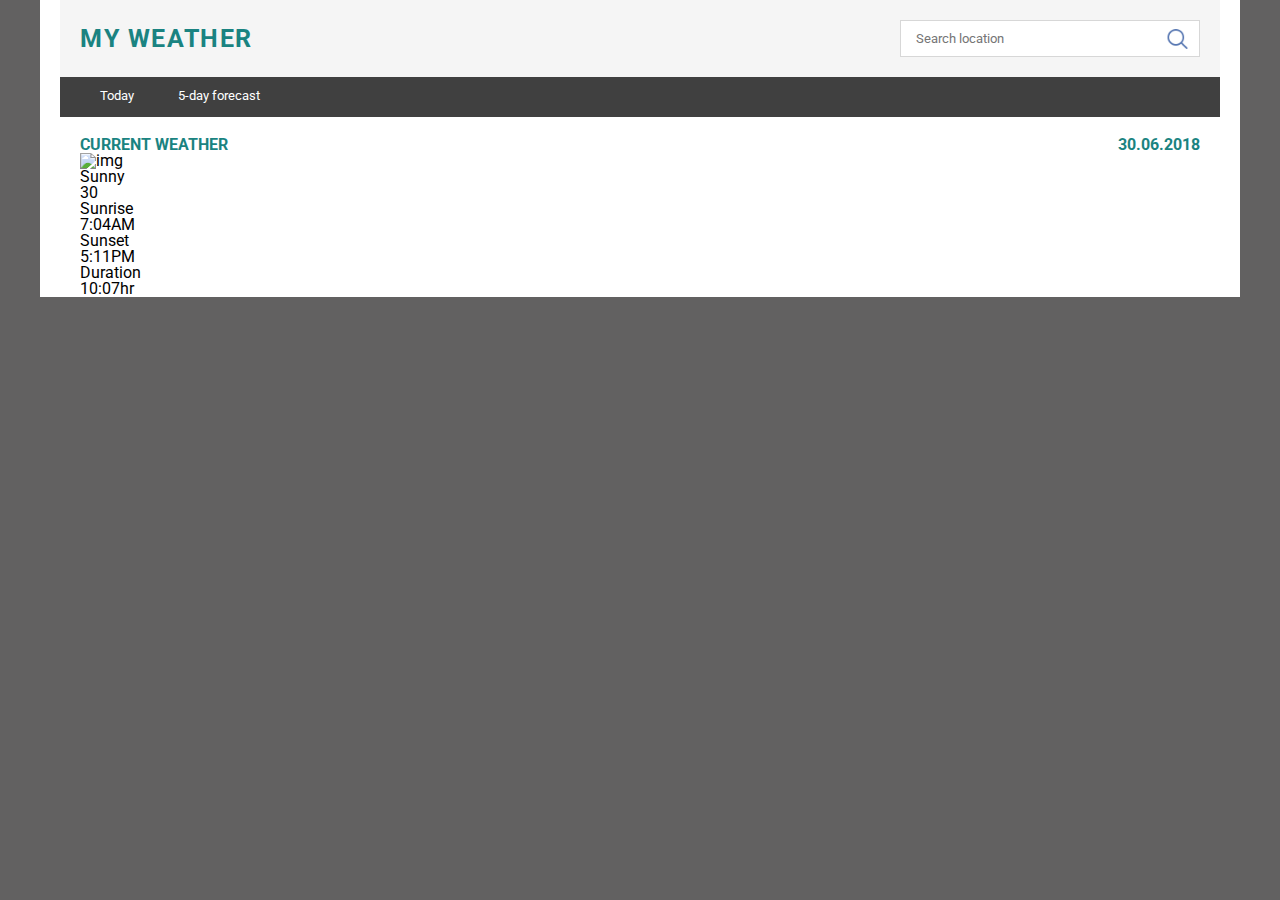
==== index.html @ 09f3cbb2 "create header and tab buttons" ====
<!doctype html>
<html lang="en">

<head>
	<meta charset="UTF-8">
	<meta name="viewport"
		content="width=device-width, user-scalable=no, initial-scale=1.0, maximum-scale=1.0, minimum-scale=1.0">
	<meta http-equiv="X-UA-Compatible" content="ie=edge">

	<title>Weather</title>

	<link rel="stylesheet" href="css/main.css">

	<script src="js/main.js" async defer></script>
</head>

<body>
	<div class="wrapper">
		<div class="wrapper__inner">

			<div class="tab-menu">
				<div class="tab-menu__header">
					<h1 class="tab-menu__header--title title">My Weather</h1>
                    <form class="form" action="#">
                        <input class="form__search" type="text" placeholder="Search location" />
                        <button class="form__search-btn"></button>
                    </form>
				</div>

				<div class="tab-menu__btns">
					<button class="tab-menu__btn btn">Today</button>
					<button class="tab-menu__btn btn">5-day forecast</button>
				</div>

				<div class="tab-menu__content">

					<div class="tab-menu__panel">
						<section class="tab-menu__current-weather">
							<div class="tab-menu__current-weather--header">
								<h2 class="tab-menu__title title">Current Weather</h2>
								<h2 class="tab-menu__data title">30.06.2018</h2>
							</div>
							<div class="tab-menu__current-weather--content">
                                <div class="tab-menu__icon">
								    <img class="tab-menu__img" src="" alt="img" />
                                    <h3 class="tab-menu__subtext">Sunny</h3>
                                </div>

								<div class="tab-menu__current-temp">
									<h2 class="tab-menu__heading"></h2>
									<div class="tab-menu__real-feel">30</div>
								</div>

								<div class="tab-menu__info">
									<span class="tab-menu__text">Sunrise</span>
									<div class="tab-menu__sunrise">7:04AM</div>

									<span class="tab-menu__text">Sunset</span>
									<div class="tab-menu__sunset">5:11PM</div>

									<span class="tab-menu__text">Duration</span>
									<div class="tab-menu__duration">10:07hr</div>
								</div>
							</div>
						</section>
<section class="tab-menu__hourly">

</section>					</div>

					<div class="tab-menu__panel">
						<section class="tab-menu__current-weather">

						</section>
<section class="tab-menu__hourly">

</section>					</div>

				</div>
			</div>

		</div>
	</div>
</body>

</html>
---- css/main.css ----
@import url("https://fonts.googleapis.com/css2?family=Roboto:wght@400;700&display=swap");
* {
  padding: 0;
  margin: 0;
  border: 0;
}

*,
*:before,
*:after {
  -webkit-box-sizing: border-box;
  box-sizing: border-box;
}

:focus,
:active {
  outline: none;
}

a:focus,
a:active {
  outline: none;
}

nav,
footer,
header,
aside {
  display: block;
}

html,
body {
  height: 100%;
  width: 100%;
  font-size: 100%;
  line-height: 1;
  font-size: 14px;
  -ms-text-size-adjust: 100%;
  -moz-text-size-adjust: 100%;
  -webkit-text-size-adjust: 100%;
}

input,
button,
textarea {
  font-family: inherit;
}

input::-ms-clear {
  display: none;
}

button {
  cursor: pointer;
}

button::-moz-focus-inner {
  padding: 0;
  border: 0;
}

a,
a:visited {
  text-decoration: none;
}

a:hover {
  text-decoration: none;
}

ul li {
  list-style: none;
}

img {
  vertical-align: top;
}

h1,
h2,
h3,
h4,
h5,
h6 {
  font-size: inherit;
  font-weight: 400;
}

body {
  font-family: "Roboto", sans-serif;
  font-size: 16px;
  font-weight: 400;
  background: rgba(82, 81, 81, 0.91);
}

.wrapper {
  max-width: 1200px;
  margin: 0 auto;
}
.tab-menu {
  padding: 0 20px;
  background: #fff;
}
.tab-menu__header {
  display: -webkit-box;
  display: -ms-flexbox;
  display: flex;
  -webkit-box-pack: justify;
      -ms-flex-pack: justify;
          justify-content: space-between;
  -webkit-box-align: center;
      -ms-flex-align: center;
          align-items: center;
  padding: 20px 20px;
  background: #f5f5f5;
  letter-spacing: 0.1em;
}
.tab-menu__header--title {
  font-size: 25px;
}
.tab-menu__btns {
  background: #404040;
  margin-bottom: 20px;
  padding: 0 20px;
  height: 40px;
}
.tab-menu__content {
  padding: 0 20px;
}
.tab-menu__current-weather--header {
  display: -webkit-box;
  display: -ms-flexbox;
  display: flex;
  -webkit-box-pack: justify;
      -ms-flex-pack: justify;
          justify-content: space-between;
  -webkit-box-align: center;
      -ms-flex-align: center;
          align-items: center;
}
.form {
  position: relative;
  background: #000;
  width: 300px;
}
.form__search-btn {
  width: 25px;
  height: 25px;
  background: url(../img/search-dark.png) 0/cover no-repeat;
  position: absolute;
  top: 50%;
  right: 10px;
  -webkit-transform: translate(0, -50%);
          transform: translate(0, -50%);
}
.form__search {
  padding: 10px 42px 10px 15px;
  width: inherit;
  border: 1px solid #d7d7d7;
}

.title {
  color: #1a8381;
  text-transform: uppercase;
  font-weight: 700;
}

.btn {
  color: #fff;
  background: #404040;
  padding: 11px 20px;
}
.btn:hover {
  border-bottom: 2px solid #14b1be;
  -webkit-box-shadow: 0 0 10px #14b1be;
          box-shadow: 0 0 10px #14b1be;
}
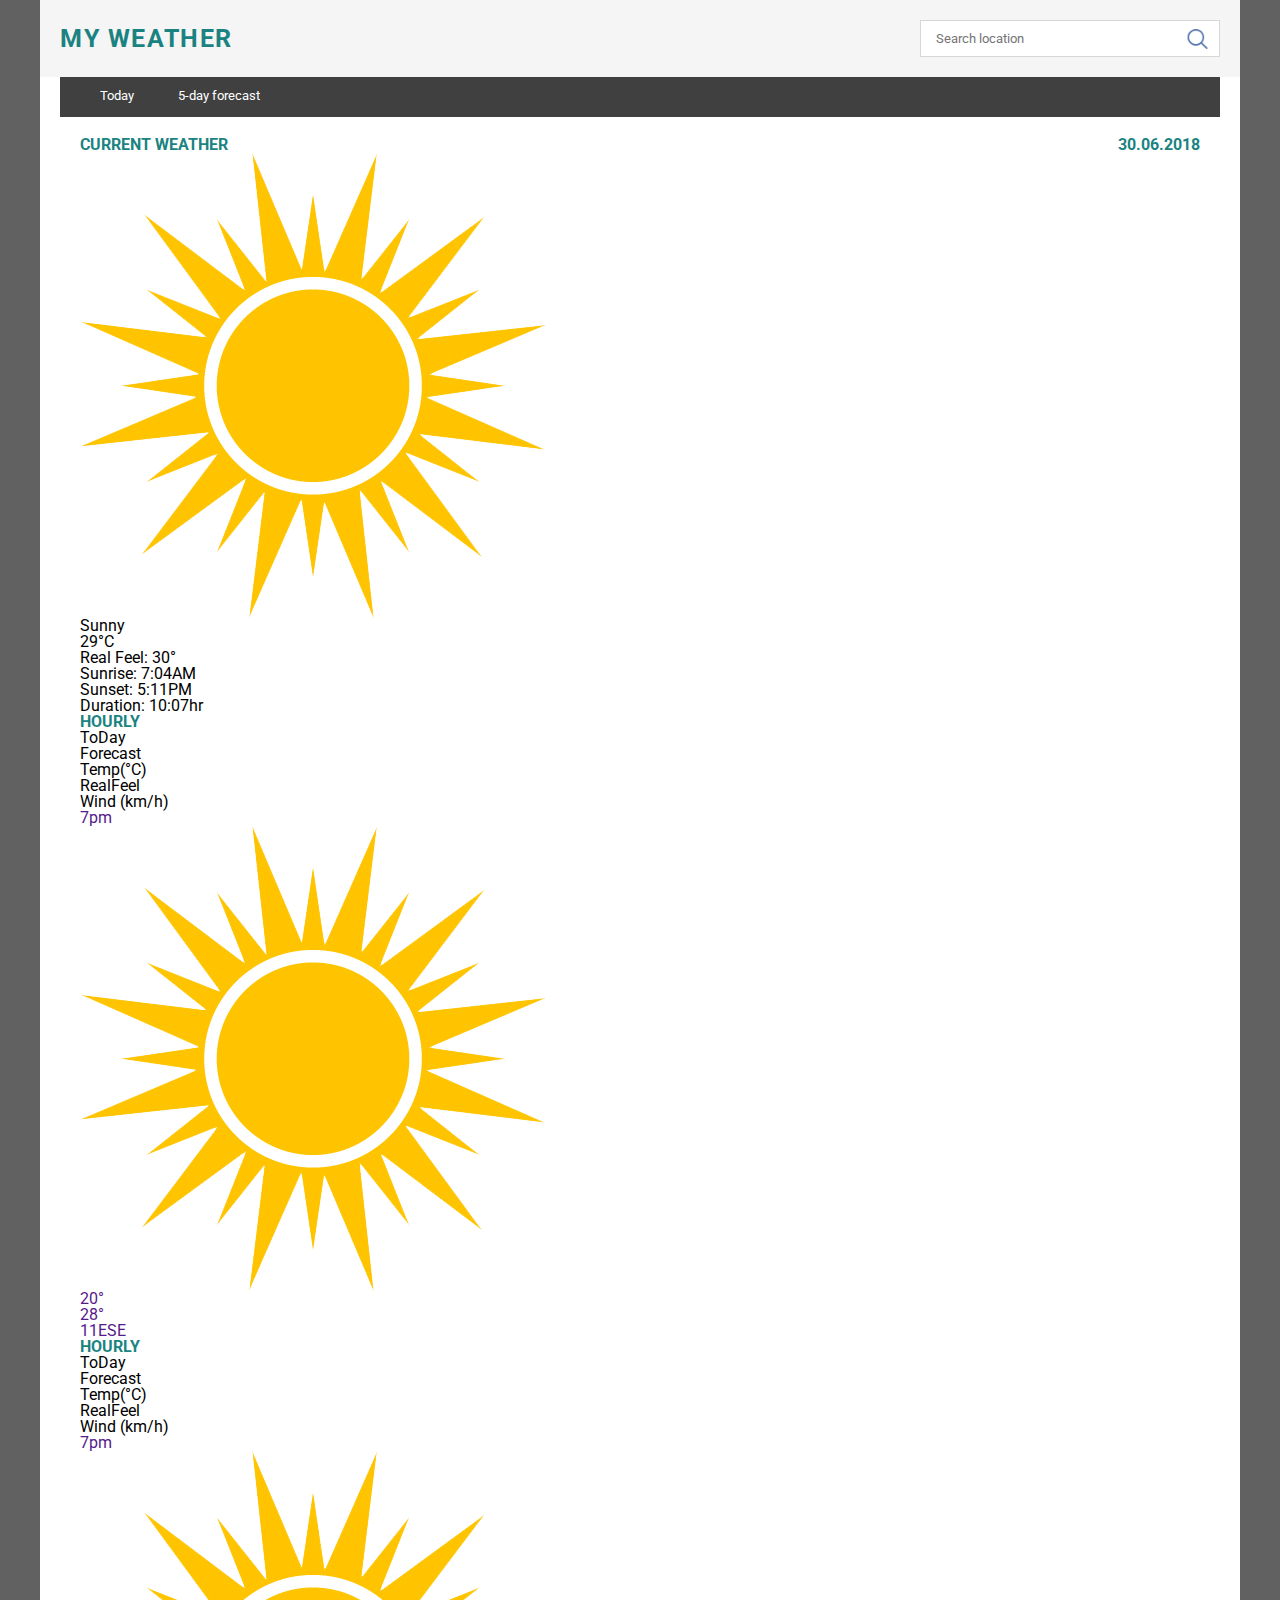
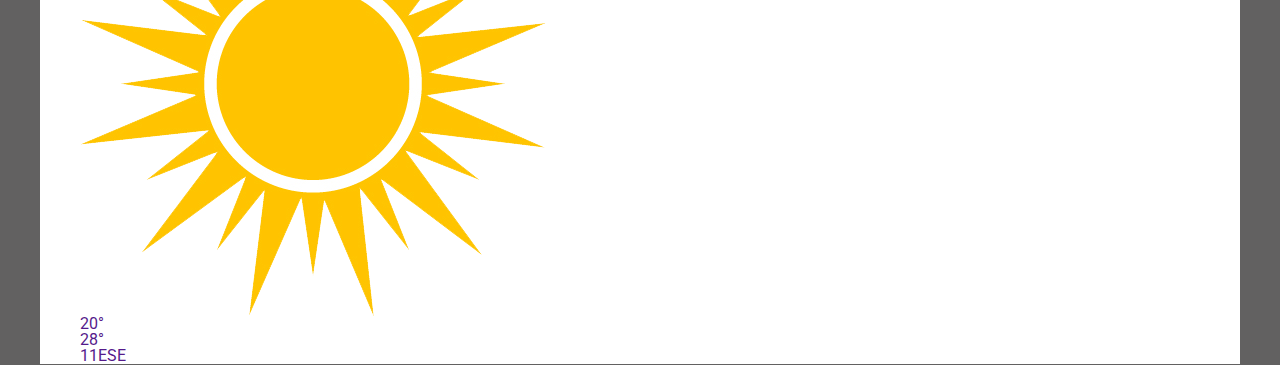
==== commit 9b4a358d: "create section  current weather and menu button" ====
--- a/index.html
+++ b/index.html
@@ -2,84 +2,161 @@
 <html lang="en">
 
 <head>
-	<meta charset="UTF-8">
-	<meta name="viewport"
-		content="width=device-width, user-scalable=no, initial-scale=1.0, maximum-scale=1.0, minimum-scale=1.0">
-	<meta http-equiv="X-UA-Compatible" content="ie=edge">
+    <meta charset="UTF-8">
+    <meta name="viewport"
+          content="width=device-width, user-scalable=no, initial-scale=1.0, maximum-scale=1.0, minimum-scale=1.0">
+    <meta http-equiv="X-UA-Compatible" content="ie=edge">
 
-	<title>Weather</title>
+    <title>Weather</title>
 
-	<link rel="stylesheet" href="css/main.css">
+    <link rel="stylesheet" href="css/main.css">
 
-	<script src="js/main.js" async defer></script>
+    <script src="js/main.js" async defer></script>
 </head>
 
 <body>
-	<div class="wrapper">
-		<div class="wrapper__inner">
 
-			<div class="tab-menu">
-				<div class="tab-menu__header">
-					<h1 class="tab-menu__header--title title">My Weather</h1>
-                    <form class="form" action="#">
-                        <input class="form__search" type="text" placeholder="Search location" />
-                        <button class="form__search-btn"></button>
-                    </form>
-				</div>
+<div class="wrapper">
 
-				<div class="tab-menu__btns">
-					<button class="tab-menu__btn btn">Today</button>
-					<button class="tab-menu__btn btn">5-day forecast</button>
-				</div>
+    <div class="wrapper__inner">
 
-				<div class="tab-menu__content">
+        <div class="tab-menu__header">
+            <h1 class="tab-menu__header--title title">My Weather</h1>
+            <form class="form" action="#">
+                <input class="form__search" type="text" placeholder="Search location"/>
+                <button class="form__search-btn"></button>
+            </form>
+        </div>
 
-					<div class="tab-menu__panel">
-						<section class="tab-menu__current-weather">
-							<div class="tab-menu__current-weather--header">
-								<h2 class="tab-menu__title title">Current Weather</h2>
-								<h2 class="tab-menu__data title">30.06.2018</h2>
-							</div>
-							<div class="tab-menu__current-weather--content">
-                                <div class="tab-menu__icon">
-								    <img class="tab-menu__img" src="" alt="img" />
-                                    <h3 class="tab-menu__subtext">Sunny</h3>
+        <div class="tab-menu">
+
+            <div class="tab-menu__btns">
+                <button class="tab-menu__btn btn">Today</button>
+                <button class="tab-menu__btn btn">5-day forecast</button>
+            </div>
+
+            <div class="tab-menu__content">
+
+                <div class="tab-menu__panel">
+                    <section class="tab-menu__current-weather">
+                        <div class="tab-menu__current-weather--header">
+                            <h2 class="tab-menu__title title">Current Weather</h2>
+                            <h2 class="tab-menu__data title">30.06.2018</h2>
+                        </div>
+                        <div class="tab-menu__current-weather--content">
+                            <div class="tab-menu__icon">
+                                <img class="tab-menu__img" src="img/sun.png" alt="img"/>
+                                <h3 class="tab-menu__subtext">Sunny</h3>
+                            </div>
+
+                            <div class="tab-menu__current-temp">
+                                <h2 class="tab-menu__heading">29&deg;C</h2>
+
+                                <div class="tab-menu__real-feel">
+                                    <span>Real Feel: </span> 30&deg;
                                 </div>
+                            </div>
 
-								<div class="tab-menu__current-temp">
-									<h2 class="tab-menu__heading"></h2>
-									<div class="tab-menu__real-feel">30</div>
-								</div>
-
-								<div class="tab-menu__info">
-									<span class="tab-menu__text">Sunrise</span>
-									<div class="tab-menu__sunrise">7:04AM</div>
-
-									<span class="tab-menu__text">Sunset</span>
-									<div class="tab-menu__sunset">5:11PM</div>
-
-									<span class="tab-menu__text">Duration</span>
-									<div class="tab-menu__duration">10:07hr</div>
-								</div>
-							</div>
-						</section>
+                            <div class="tab-menu__info">
+                                <div class="tab-menu__sunrise">
+                                    <span class="tab-menu__text">Sunrise: </span>
+                                    7:04AM
+                                </div>
+                                <div class="tab-menu__sunset">
+                                    <span class="tab-menu__text">Sunset: </span>
+                                    5:11PM
+                                </div>
+                                <div class="tab-menu__duration">
+                                    <span class="tab-menu__text">Duration: </span>
+                                    10:07hr
+                                </div>
+                            </div>
+                        </div>
+                    </section>
 <section class="tab-menu__hourly">
-
-</section>					</div>
-
-					<div class="tab-menu__panel">
-						<section class="tab-menu__current-weather">
-
-						</section>
-<section class="tab-menu__hourly">
-
-</section>					</div>
-
-				</div>
-			</div>
-
+	<div class="tab-menu__hourly--header">
+		<h2 class="tab-menu__hourly--title title">Hourly</h2>
+	</div>
+	<div class="tab-menu__hourly--content">
+		<div class="tab-menu__hourly--description">
+			<h3 class="tab-menu__hourly--name">ToDay</h3>
+			<div class="tab-menu__hourly--img"></div>
+			<p class="tab-menu__hourly--forecast-title">Forecast</p>
+			<p class="tab-menu__hourly--temp-title">Temp(&deg;C)</p>
+			<p class="tab-menu__hourly--real-feel-title">RealFeel</p>
+			<p class="tab-menu__hourly--wind-title">Wind (km/h)</p>
+		</div>
+		<div class="tab-menu__hourly--today-list">
+			<nav class="tab-menu__hourly--nav">
+				<ul class="tab-menu__hourly--list">
+					<li class="tab-menu__hourly--item">
+						<a class="tab-menu__hourly--button" href="">
+							<p class="tab-menu__hourly--time">7pm</p>
+							<img class="tab-menu__hourly--forecast" src="img/sun.png" alt="img-icon-forecast" />
+							<p class="tab-menu__hourly--temp">20&deg;</p>
+							<p class="tab-menu__hourly--real-feel">28&deg;</p>
+							<p class="tab-menu__hourly--wind">11ESE</p>
+						</a>
+					</li>
+					<li class="tab-menu__hourly--item"></li>
+					<li class="tab-menu__hourly--item"></li>
+					<li class="tab-menu__hourly--item"></li>
+					<li class="tab-menu__hourly--item"></li>
+					<li class="tab-menu__hourly--item"></li>
+				</ul>
+			</nav>
 		</div>
 	</div>
+</section>                </div>
+
+                <div class="tab-menu__panel">
+                    <section class="tab-menu__current-weather">
+
+                    </section>
+<section class="tab-menu__hourly">
+	<div class="tab-menu__hourly--header">
+		<h2 class="tab-menu__hourly--title title">Hourly</h2>
+	</div>
+	<div class="tab-menu__hourly--content">
+		<div class="tab-menu__hourly--description">
+			<h3 class="tab-menu__hourly--name">ToDay</h3>
+			<div class="tab-menu__hourly--img"></div>
+			<p class="tab-menu__hourly--forecast-title">Forecast</p>
+			<p class="tab-menu__hourly--temp-title">Temp(&deg;C)</p>
+			<p class="tab-menu__hourly--real-feel-title">RealFeel</p>
+			<p class="tab-menu__hourly--wind-title">Wind (km/h)</p>
+		</div>
+		<div class="tab-menu__hourly--today-list">
+			<nav class="tab-menu__hourly--nav">
+				<ul class="tab-menu__hourly--list">
+					<li class="tab-menu__hourly--item">
+						<a class="tab-menu__hourly--button" href="">
+							<p class="tab-menu__hourly--time">7pm</p>
+							<img class="tab-menu__hourly--forecast" src="img/sun.png" alt="img-icon-forecast" />
+							<p class="tab-menu__hourly--temp">20&deg;</p>
+							<p class="tab-menu__hourly--real-feel">28&deg;</p>
+							<p class="tab-menu__hourly--wind">11ESE</p>
+						</a>
+					</li>
+					<li class="tab-menu__hourly--item"></li>
+					<li class="tab-menu__hourly--item"></li>
+					<li class="tab-menu__hourly--item"></li>
+					<li class="tab-menu__hourly--item"></li>
+					<li class="tab-menu__hourly--item"></li>
+				</ul>
+			</nav>
+		</div>
+	</div>
+</section>                </div>
+
+            </div>
+
+        </div>
+
+    </div>
+
+</div>
+
 </body>
 
 </html>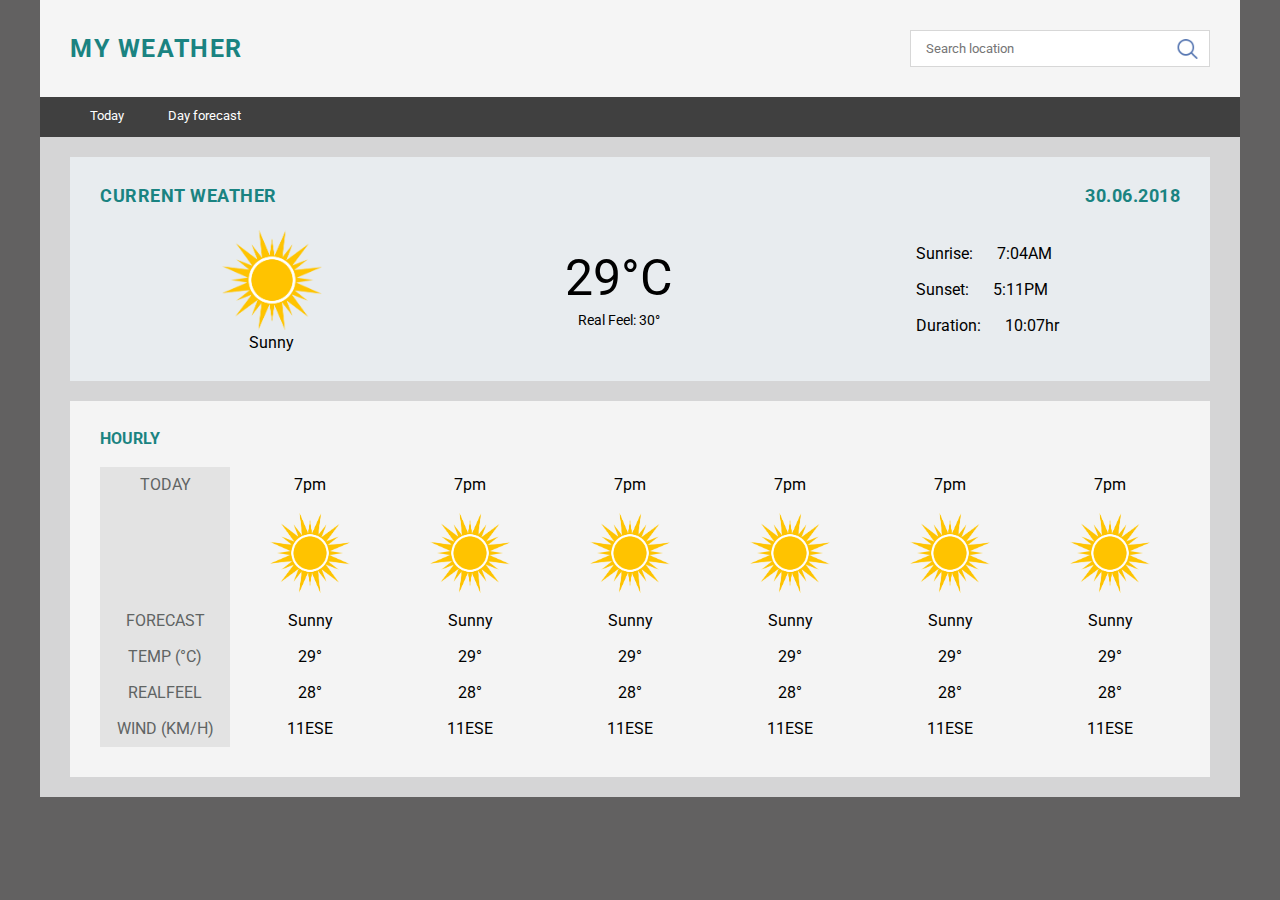
==== commit 0695209e: "created second panel day forecast to tab menu" ====
--- a/index.html
+++ b/index.html
@@ -32,7 +32,7 @@
 
             <div class="tab-menu__btns">
                 <button class="tab-menu__btn btn">Today</button>
-                <button class="tab-menu__btn btn">5-day forecast</button>
+                <button class="tab-menu__btn btn">Day forecast</button>
             </div>
 
             <div class="tab-menu__content">
@@ -82,7 +82,7 @@
 			<h3 class="tab-menu__hourly--name">ToDay</h3>
 			<div class="tab-menu__hourly--img"></div>
 			<p class="tab-menu__hourly--forecast-title">Forecast</p>
-			<p class="tab-menu__hourly--temp-title">Temp(&deg;C)</p>
+			<p class="tab-menu__hourly--temp-title">Temp (&deg;C)</p>
 			<p class="tab-menu__hourly--real-feel-title">RealFeel</p>
 			<p class="tab-menu__hourly--wind-title">Wind (km/h)</p>
 		</div>
@@ -90,28 +90,161 @@
 			<nav class="tab-menu__hourly--nav">
 				<ul class="tab-menu__hourly--list">
 					<li class="tab-menu__hourly--item">
-						<a class="tab-menu__hourly--button" href="">
-							<p class="tab-menu__hourly--time">7pm</p>
-							<img class="tab-menu__hourly--forecast" src="img/sun.png" alt="img-icon-forecast" />
-							<p class="tab-menu__hourly--temp">20&deg;</p>
-							<p class="tab-menu__hourly--real-feel">28&deg;</p>
-							<p class="tab-menu__hourly--wind">11ESE</p>
-						</a>
-					</li>
-					<li class="tab-menu__hourly--item"></li>
-					<li class="tab-menu__hourly--item"></li>
-					<li class="tab-menu__hourly--item"></li>
-					<li class="tab-menu__hourly--item"></li>
-					<li class="tab-menu__hourly--item"></li>
+						<a class="tab-menu__hourly--link" href="#">
+							<p class="tab-menu__hourly--time">7pm</p>
+							<img class="tab-menu__hourly--icon" src="img/sun.png" alt="img-icon-forecast" />
+							<p class="tab-menu__hourly--forecast">Sunny</p>
+							<p class="tab-menu__hourly--temp">29&deg;</p>
+							<p class="tab-menu__hourly--real-feel">28&deg;</p>
+							<p class="tab-menu__hourly--wind">11ESE</p>
+						</a>
+					</li>
+					<li class="tab-menu__hourly--item">
+						<a class="tab-menu__hourly--link" href="#">
+							<p class="tab-menu__hourly--time">7pm</p>
+							<img class="tab-menu__hourly--icon" src="img/sun.png" alt="img-icon-forecast" />
+							<p class="tab-menu__hourly--forecast">Sunny</p>
+							<p class="tab-menu__hourly--temp">29&deg;</p>
+							<p class="tab-menu__hourly--real-feel">28&deg;</p>
+							<p class="tab-menu__hourly--wind">11ESE</p>
+						</a>
+					</li>
+					<li class="tab-menu__hourly--item">
+						<a class="tab-menu__hourly--link" href="#">
+							<p class="tab-menu__hourly--time">7pm</p>
+							<img class="tab-menu__hourly--icon" src="img/sun.png" alt="img-icon-forecast" />
+							<p class="tab-menu__hourly--forecast">Sunny</p>
+							<p class="tab-menu__hourly--temp">29&deg;</p>
+							<p class="tab-menu__hourly--real-feel">28&deg;</p>
+							<p class="tab-menu__hourly--wind">11ESE</p>
+						</a>
+					</li>
+					<li class="tab-menu__hourly--item">
+						<a class="tab-menu__hourly--link" href="#">
+							<p class="tab-menu__hourly--time">7pm</p>
+							<img class="tab-menu__hourly--icon" src="img/sun.png" alt="img-icon-forecast" />
+							<p class="tab-menu__hourly--forecast">Sunny</p>
+							<p class="tab-menu__hourly--temp">29&deg;</p>
+							<p class="tab-menu__hourly--real-feel">28&deg;</p>
+							<p class="tab-menu__hourly--wind">11ESE</p>
+						</a>
+					</li>
+					<li class="tab-menu__hourly--item">
+						<a class="tab-menu__hourly--link" href="#">
+							<p class="tab-menu__hourly--time">7pm</p>
+							<img class="tab-menu__hourly--icon" src="img/sun.png" alt="img-icon-forecast" />
+							<p class="tab-menu__hourly--forecast">Sunny</p>
+							<p class="tab-menu__hourly--temp">29&deg;</p>
+							<p class="tab-menu__hourly--real-feel">28&deg;</p>
+							<p class="tab-menu__hourly--wind">11ESE</p>
+						</a>
+					</li>
+					<li class="tab-menu__hourly--item">
+						<a class="tab-menu__hourly--link" href="#">
+							<p class="tab-menu__hourly--time">7pm</p>
+							<img class="tab-menu__hourly--icon" src="img/sun.png" alt="img-icon-forecast" />
+							<p class="tab-menu__hourly--forecast">Sunny</p>
+							<p class="tab-menu__hourly--temp">29&deg;</p>
+							<p class="tab-menu__hourly--real-feel">28&deg;</p>
+							<p class="tab-menu__hourly--wind">11ESE</p>
+						</a>
+					</li>
 				</ul>
 			</nav>
 		</div>
 	</div>
 </section>                </div>
 
-                <div class="tab-menu__panel">
-                    <section class="tab-menu__current-weather">
-
+                <div class="tab-menu__panel" style="display: none;">
+                    <section class="tab-menu__weather-days">
+                        <nav class="tab-menu__weather-days--nav">
+                            <ul class="tab-menu__weather-days--list">
+                                <li class="tab-menu__weather-days--item">
+                                    <a href="#" class="tab-menu__weather-days--link">
+                                        <h2 class="tab-menu__weather-days--title title">ToNight</h2>
+                                        <p class="tab-menu__weather-days--data">
+                                            <span class="tab-menu__weather-days--year">JUN</span>
+                                            <span class="tab-menu__weather-days--day">30</span>
+                                        </p>
+                                        <img class="tab-menu__weather-days--img" width="100px" src="img/sun.png" alt="icon-forecast">
+                                        <p class="tab-menu__weather-days--temp">25&deg;C</p>
+                                        <p class="tab-menu__weather-days--forecast">Clear, Warm</p>
+                                    </a>
+                                </li>
+                                <li class="tab-menu__weather-days--item">
+                                    <a href="#" class="tab-menu__weather-days--link">
+                                        <h2 class="tab-menu__weather-days--title title">ToNight</h2>
+                                        <p class="tab-menu__weather-days--data">
+                                            <span class="tab-menu__weather-days--year">JUN</span>
+                                            <span class="tab-menu__weather-days--day">30</span>
+                                        </p>
+                                        <img class="tab-menu__weather-days--img" width="100px" src="img/sun.png" alt="icon-forecast">
+                                        <p class="tab-menu__weather-days--temp">25&deg;C</p>
+                                        <p class="tab-menu__weather-days--forecast">Clear, Warm</p>
+                                    </a>
+                                </li>
+                                <li class="tab-menu__weather-days--item">
+                                    <a href="#" class="tab-menu__weather-days--link">
+                                        <h2 class="tab-menu__weather-days--title title">ToNight</h2>
+                                        <p class="tab-menu__weather-days--data">
+                                            <span class="tab-menu__weather-days--year">JUN</span>
+                                            <span class="tab-menu__weather-days--day">30</span>
+                                        </p>
+                                        <img class="tab-menu__weather-days--img" width="100px" src="img/sun.png" alt="icon-forecast">
+                                        <p class="tab-menu__weather-days--temp">25&deg;C</p>
+                                        <p class="tab-menu__weather-days--forecast">Clear, Warm</p>
+                                    </a>
+                                </li>
+                                <li class="tab-menu__weather-days--item">
+                                    <a href="#" class="tab-menu__weather-days--link">
+                                        <h2 class="tab-menu__weather-days--title title">ToNight</h2>
+                                        <p class="tab-menu__weather-days--data">
+                                            <span class="tab-menu__weather-days--year">JUN</span>
+                                            <span class="tab-menu__weather-days--day">30</span>
+                                        </p>
+                                        <img class="tab-menu__weather-days--img" width="100px" src="img/sun.png" alt="icon-forecast">
+                                        <p class="tab-menu__weather-days--temp">25&deg;C</p>
+                                        <p class="tab-menu__weather-days--forecast">Clear, Warm</p>
+                                    </a>
+                                </li>
+                                <li class="tab-menu__weather-days--item">
+                                    <a href="#" class="tab-menu__weather-days--link">
+                                        <h2 class="tab-menu__weather-days--title title">ToNight</h2>
+                                        <p class="tab-menu__weather-days--data">
+                                            <span class="tab-menu__weather-days--year">JUN</span>
+                                            <span class="tab-menu__weather-days--day">30</span>
+                                        </p>
+                                        <img class="tab-menu__weather-days--img" width="100px" src="img/sun.png" alt="icon-forecast">
+                                        <p class="tab-menu__weather-days--temp">25&deg;C</p>
+                                        <p class="tab-menu__weather-days--forecast">Clear, Warm</p>
+                                    </a>
+                                </li>
+                                <li class="tab-menu__weather-days--item">
+                                    <a href="#" class="tab-menu__weather-days--link">
+                                        <h2 class="tab-menu__weather-days--title title">ToNight</h2>
+                                        <p class="tab-menu__weather-days--data">
+                                            <span class="tab-menu__weather-days--year">JUN</span>
+                                            <span class="tab-menu__weather-days--day">30</span>
+                                        </p>
+                                        <img class="tab-menu__weather-days--img" width="100px" src="img/sun.png" alt="icon-forecast">
+                                        <p class="tab-menu__weather-days--temp">25&deg;C</p>
+                                        <p class="tab-menu__weather-days--forecast">Clear, Warm</p>
+                                    </a>
+                                </li>
+                                <li class="tab-menu__weather-days--item">
+                                    <a href="#" class="tab-menu__weather-days--link">
+                                        <h2 class="tab-menu__weather-days--title title">ToNight</h2>
+                                        <p class="tab-menu__weather-days--data">
+                                            <span class="tab-menu__weather-days--year">JUN</span>
+                                            <span class="tab-menu__weather-days--day">30</span>
+                                        </p>
+                                        <img class="tab-menu__weather-days--img" width="100px" src="img/sun.png" alt="icon-forecast">
+                                        <p class="tab-menu__weather-days--temp">25&deg;C</p>
+                                        <p class="tab-menu__weather-days--forecast">Clear, Warm</p>
+                                    </a>
+                                </li>
+                            </ul>
+                        </nav>
                     </section>
 <section class="tab-menu__hourly">
 	<div class="tab-menu__hourly--header">
@@ -122,7 +255,7 @@
 			<h3 class="tab-menu__hourly--name">ToDay</h3>
 			<div class="tab-menu__hourly--img"></div>
 			<p class="tab-menu__hourly--forecast-title">Forecast</p>
-			<p class="tab-menu__hourly--temp-title">Temp(&deg;C)</p>
+			<p class="tab-menu__hourly--temp-title">Temp (&deg;C)</p>
 			<p class="tab-menu__hourly--real-feel-title">RealFeel</p>
 			<p class="tab-menu__hourly--wind-title">Wind (km/h)</p>
 		</div>
@@ -130,19 +263,65 @@
 			<nav class="tab-menu__hourly--nav">
 				<ul class="tab-menu__hourly--list">
 					<li class="tab-menu__hourly--item">
-						<a class="tab-menu__hourly--button" href="">
-							<p class="tab-menu__hourly--time">7pm</p>
-							<img class="tab-menu__hourly--forecast" src="img/sun.png" alt="img-icon-forecast" />
-							<p class="tab-menu__hourly--temp">20&deg;</p>
-							<p class="tab-menu__hourly--real-feel">28&deg;</p>
-							<p class="tab-menu__hourly--wind">11ESE</p>
-						</a>
-					</li>
-					<li class="tab-menu__hourly--item"></li>
-					<li class="tab-menu__hourly--item"></li>
-					<li class="tab-menu__hourly--item"></li>
-					<li class="tab-menu__hourly--item"></li>
-					<li class="tab-menu__hourly--item"></li>
+						<a class="tab-menu__hourly--link" href="#">
+							<p class="tab-menu__hourly--time">7pm</p>
+							<img class="tab-menu__hourly--icon" src="img/sun.png" alt="img-icon-forecast" />
+							<p class="tab-menu__hourly--forecast">Sunny</p>
+							<p class="tab-menu__hourly--temp">29&deg;</p>
+							<p class="tab-menu__hourly--real-feel">28&deg;</p>
+							<p class="tab-menu__hourly--wind">11ESE</p>
+						</a>
+					</li>
+					<li class="tab-menu__hourly--item">
+						<a class="tab-menu__hourly--link" href="#">
+							<p class="tab-menu__hourly--time">7pm</p>
+							<img class="tab-menu__hourly--icon" src="img/sun.png" alt="img-icon-forecast" />
+							<p class="tab-menu__hourly--forecast">Sunny</p>
+							<p class="tab-menu__hourly--temp">29&deg;</p>
+							<p class="tab-menu__hourly--real-feel">28&deg;</p>
+							<p class="tab-menu__hourly--wind">11ESE</p>
+						</a>
+					</li>
+					<li class="tab-menu__hourly--item">
+						<a class="tab-menu__hourly--link" href="#">
+							<p class="tab-menu__hourly--time">7pm</p>
+							<img class="tab-menu__hourly--icon" src="img/sun.png" alt="img-icon-forecast" />
+							<p class="tab-menu__hourly--forecast">Sunny</p>
+							<p class="tab-menu__hourly--temp">29&deg;</p>
+							<p class="tab-menu__hourly--real-feel">28&deg;</p>
+							<p class="tab-menu__hourly--wind">11ESE</p>
+						</a>
+					</li>
+					<li class="tab-menu__hourly--item">
+						<a class="tab-menu__hourly--link" href="#">
+							<p class="tab-menu__hourly--time">7pm</p>
+							<img class="tab-menu__hourly--icon" src="img/sun.png" alt="img-icon-forecast" />
+							<p class="tab-menu__hourly--forecast">Sunny</p>
+							<p class="tab-menu__hourly--temp">29&deg;</p>
+							<p class="tab-menu__hourly--real-feel">28&deg;</p>
+							<p class="tab-menu__hourly--wind">11ESE</p>
+						</a>
+					</li>
+					<li class="tab-menu__hourly--item">
+						<a class="tab-menu__hourly--link" href="#">
+							<p class="tab-menu__hourly--time">7pm</p>
+							<img class="tab-menu__hourly--icon" src="img/sun.png" alt="img-icon-forecast" />
+							<p class="tab-menu__hourly--forecast">Sunny</p>
+							<p class="tab-menu__hourly--temp">29&deg;</p>
+							<p class="tab-menu__hourly--real-feel">28&deg;</p>
+							<p class="tab-menu__hourly--wind">11ESE</p>
+						</a>
+					</li>
+					<li class="tab-menu__hourly--item">
+						<a class="tab-menu__hourly--link" href="#">
+							<p class="tab-menu__hourly--time">7pm</p>
+							<img class="tab-menu__hourly--icon" src="img/sun.png" alt="img-icon-forecast" />
+							<p class="tab-menu__hourly--forecast">Sunny</p>
+							<p class="tab-menu__hourly--temp">29&deg;</p>
+							<p class="tab-menu__hourly--real-feel">28&deg;</p>
+							<p class="tab-menu__hourly--wind">11ESE</p>
+						</a>
+					</li>
 				</ul>
 			</nav>
 		</div>
--- a/css/main.css
+++ b/css/main.css
@@ -94,13 +94,37 @@
   background: rgba(82, 81, 81, 0.91);
 }
 
+.container {
+  padding: 20px;
+}
+
+.title {
+  color: #1a8381;
+  text-transform: uppercase;
+  font-weight: 700;
+}
+
+.btn {
+  color: #fff;
+  background: #404040;
+  padding: 11px 20px;
+}
+.btn:hover {
+  border-bottom: 2px solid #14b1be;
+  -webkit-box-shadow: 0 0 10px #14b1be;
+          box-shadow: 0 0 10px #14b1be;
+}
+
 .wrapper {
   max-width: 1200px;
   margin: 0 auto;
 }
+.wrapper__inner {
+  height: 100vh;
+}
+
 .tab-menu {
-  padding: 0 20px;
-  background: #fff;
+  background: #d5d5d6;
 }
 .tab-menu__header {
   display: -webkit-box;
@@ -112,7 +136,7 @@
   -webkit-box-align: center;
       -ms-flex-align: center;
           align-items: center;
-  padding: 20px 20px;
+  padding: 30px;
   background: #f5f5f5;
   letter-spacing: 0.1em;
 }
@@ -121,12 +145,23 @@
 }
 .tab-menu__btns {
   background: #404040;
-  margin-bottom: 20px;
-  padding: 0 20px;
+  padding: 0 30px;
   height: 40px;
 }
 .tab-menu__content {
-  padding: 0 20px;
+  display: -ms-grid;
+  display: grid;
+  gap: 20px;
+  padding: 20px 30px;
+}
+.tab-menu__panel {
+  display: -ms-grid;
+  display: grid;
+  gap: 20px;
+}
+.tab-menu__current-weather {
+  background: #e8ecef;
+  padding: 30px;
 }
 .tab-menu__current-weather--header {
   display: -webkit-box;
@@ -138,11 +173,81 @@
   -webkit-box-align: center;
       -ms-flex-align: center;
           align-items: center;
-}
+  margin-bottom: 25px;
+  font-size: 18px;
+  letter-spacing: 0.5px;
+}
+.tab-menu__current-weather--content {
+  display: -webkit-box;
+  display: -ms-flexbox;
+  display: flex;
+  -ms-flex-pack: distribute;
+      justify-content: space-around;
+  -webkit-box-align: center;
+      -ms-flex-align: center;
+          align-items: center;
+}
+.tab-menu__icon {
+  text-align: center;
+}
+.tab-menu__img {
+  width: 100px;
+  margin-bottom: 5px;
+}
+.tab-menu__current-temp {
+  text-align: center;
+}
+.tab-menu__heading {
+  font-size: 50px;
+  margin-bottom: 10px;
+}
+.tab-menu__real-feel {
+  font-size: 14px;
+}
+.tab-menu__info {
+  display: -ms-grid;
+  display: grid;
+  gap: 20px;
+}
+.tab-menu__text {
+  margin-right: 20px;
+}
+.tab-menu__weather-days--list {
+  display: -ms-grid;
+  display: grid;
+  -ms-grid-columns: (1fr)[7];
+  grid-template-columns: repeat(7, 1fr);
+}
+.tab-menu__weather-days--item {
+  background: #e8ecef;
+  padding: 30px;
+  text-align: center;
+}
+.tab-menu__weather-days--link {
+  display: -ms-grid;
+  display: grid;
+  gap: 10px;
+  color: #000;
+}
+.tab-menu__weather-days--title {
+  font-size: 18px;
+}
+.tab-menu__weather-days--temp {
+  font-size: 40px;
+}
+.tab-menu__weather-days--forecast {
+  font-size: 14px;
+}
+
 .form {
   position: relative;
   background: #000;
   width: 300px;
+}
+.form__search {
+  padding: 10px 42px 10px 15px;
+  width: inherit;
+  border: 1px solid #d7d7d7;
 }
 .form__search-btn {
   width: 25px;
@@ -154,25 +259,66 @@
   -webkit-transform: translate(0, -50%);
           transform: translate(0, -50%);
 }
-.form__search {
-  padding: 10px 42px 10px 15px;
-  width: inherit;
-  border: 1px solid #d7d7d7;
-}
-
-.title {
-  color: #1a8381;
+
+.tab-menu__hourly {
+  background: #f4f4f4;
+  padding: 30px;
+}
+.tab-menu__hourly--header {
+  margin-bottom: 20px;
+}
+.tab-menu__hourly--content {
+  display: -webkit-box;
+  display: -ms-flexbox;
+  display: flex;
+  gap: 10px;
+}
+.tab-menu__hourly--description {
+  display: -ms-grid;
+  display: grid;
+  gap: 20px;
+  width: 130px;
+  padding: 10px;
+  background: #e3e3e3;
+  color: #606463;
   text-transform: uppercase;
-  font-weight: 700;
-}
-
-.btn {
-  color: #fff;
-  background: #404040;
-  padding: 11px 20px;
-}
-.btn:hover {
-  border-bottom: 2px solid #14b1be;
-  -webkit-box-shadow: 0 0 10px #14b1be;
-          box-shadow: 0 0 10px #14b1be;
+  text-align: center;
+}
+.tab-menu__hourly--img {
+  width: 80px;
+  height: 80px;
+}
+.tab-menu__hourly--nav {
+  height: 100%;
+}
+.tab-menu__hourly--list {
+  display: -ms-grid;
+  display: grid;
+  -ms-grid-columns: 1fr 20px 1fr 20px 1fr 20px 1fr 20px 1fr 20px 1fr;
+  grid-template-columns: repeat(6, 1fr);
+  -webkit-column-gap: 20px;
+     -moz-column-gap: 20px;
+          column-gap: 20px;
+  height: inherit;
+}
+.tab-menu__hourly--item {
+  padding: 10px 30px;
+  height: inherit;
+  text-align: center;
+}
+.tab-menu__hourly--link {
+  display: -ms-grid;
+  display: grid;
+  gap: 20px;
+  -webkit-box-pack: center;
+      -ms-flex-pack: center;
+          justify-content: center;
+  -webkit-box-align: center;
+      -ms-flex-align: center;
+          align-items: center;
+  height: inherit;
+  color: #000;
+}
+.tab-menu__hourly--icon {
+  width: 80px;
 }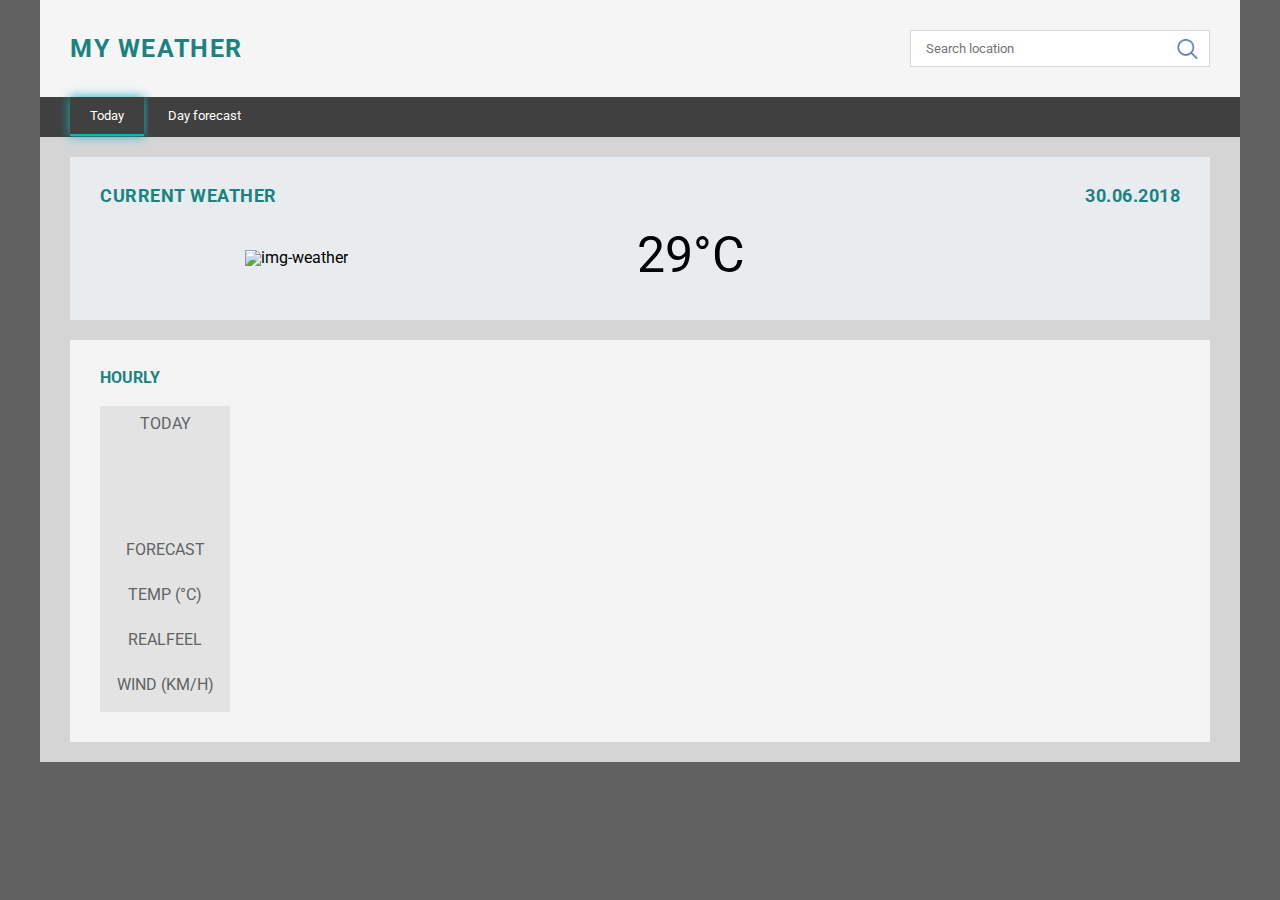
==== commit c78d76d5: "Creating a current weather hourly section" ====
--- a/index.html
+++ b/index.html
@@ -11,7 +11,7 @@
 
     <link rel="stylesheet" href="css/main.css">
 
-    <script src="js/main.js" async defer></script>
+    <script type="module" src="js/app.js" async defer></script>
 </head>
 
 <body>
@@ -23,8 +23,8 @@
         <div class="tab-menu__header">
             <h1 class="tab-menu__header--title title">My Weather</h1>
             <form class="form" action="#">
-                <input class="form__search" type="text" placeholder="Search location"/>
-                <button class="form__search-btn"></button>
+                <input id="search" class="form__search" type="text" placeholder="Search location"/>
+                <button id="btn-search" type="button" class="form__search-btn"></button>
             </form>
         </div>
 
@@ -41,121 +41,99 @@
                     <section class="tab-menu__current-weather">
                         <div class="tab-menu__current-weather--header">
                             <h2 class="tab-menu__title title">Current Weather</h2>
-                            <h2 class="tab-menu__data title">30.06.2018</h2>
+                            <h2 id="current-data" class="tab-menu__data title">30.06.2018</h2>
                         </div>
                         <div class="tab-menu__current-weather--content">
                             <div class="tab-menu__icon">
-                                <img class="tab-menu__img" src="img/sun.png" alt="img"/>
-                                <h3 class="tab-menu__subtext">Sunny</h3>
+                                <img class="tab-menu__img" src="" alt="img-weather"/>
+                                <h3 class="tab-menu__subtext"></h3>
                             </div>
 
                             <div class="tab-menu__current-temp">
                                 <h2 class="tab-menu__heading">29&deg;C</h2>
 
-                                <div class="tab-menu__real-feel">
-                                    <span>Real Feel: </span> 30&deg;
-                                </div>
+                                <div class="tab-menu__real-feel"></div>
                             </div>
 
                             <div class="tab-menu__info">
-                                <div class="tab-menu__sunrise">
-                                    <span class="tab-menu__text">Sunrise: </span>
-                                    7:04AM
-                                </div>
-                                <div class="tab-menu__sunset">
-                                    <span class="tab-menu__text">Sunset: </span>
-                                    5:11PM
-                                </div>
-                                <div class="tab-menu__duration">
-                                    <span class="tab-menu__text">Duration: </span>
-                                    10:07hr
-                                </div>
+                                <div class="tab-menu__sunrise"></div>
+                                <div class="tab-menu__sunset"></div>
+                                <div class="tab-menu__duration"></div>
                             </div>
                         </div>
                     </section>
 <section class="tab-menu__hourly">
-	<div class="tab-menu__hourly--header">
-		<h2 class="tab-menu__hourly--title title">Hourly</h2>
-	</div>
-	<div class="tab-menu__hourly--content">
-		<div class="tab-menu__hourly--description">
-			<h3 class="tab-menu__hourly--name">ToDay</h3>
-			<div class="tab-menu__hourly--img"></div>
-			<p class="tab-menu__hourly--forecast-title">Forecast</p>
-			<p class="tab-menu__hourly--temp-title">Temp (&deg;C)</p>
-			<p class="tab-menu__hourly--real-feel-title">RealFeel</p>
-			<p class="tab-menu__hourly--wind-title">Wind (km/h)</p>
-		</div>
-		<div class="tab-menu__hourly--today-list">
-			<nav class="tab-menu__hourly--nav">
-				<ul class="tab-menu__hourly--list">
-					<li class="tab-menu__hourly--item">
-						<a class="tab-menu__hourly--link" href="#">
-							<p class="tab-menu__hourly--time">7pm</p>
-							<img class="tab-menu__hourly--icon" src="img/sun.png" alt="img-icon-forecast" />
-							<p class="tab-menu__hourly--forecast">Sunny</p>
-							<p class="tab-menu__hourly--temp">29&deg;</p>
-							<p class="tab-menu__hourly--real-feel">28&deg;</p>
-							<p class="tab-menu__hourly--wind">11ESE</p>
-						</a>
-					</li>
-					<li class="tab-menu__hourly--item">
-						<a class="tab-menu__hourly--link" href="#">
-							<p class="tab-menu__hourly--time">7pm</p>
-							<img class="tab-menu__hourly--icon" src="img/sun.png" alt="img-icon-forecast" />
-							<p class="tab-menu__hourly--forecast">Sunny</p>
-							<p class="tab-menu__hourly--temp">29&deg;</p>
-							<p class="tab-menu__hourly--real-feel">28&deg;</p>
-							<p class="tab-menu__hourly--wind">11ESE</p>
-						</a>
-					</li>
-					<li class="tab-menu__hourly--item">
-						<a class="tab-menu__hourly--link" href="#">
-							<p class="tab-menu__hourly--time">7pm</p>
-							<img class="tab-menu__hourly--icon" src="img/sun.png" alt="img-icon-forecast" />
-							<p class="tab-menu__hourly--forecast">Sunny</p>
-							<p class="tab-menu__hourly--temp">29&deg;</p>
-							<p class="tab-menu__hourly--real-feel">28&deg;</p>
-							<p class="tab-menu__hourly--wind">11ESE</p>
-						</a>
-					</li>
-					<li class="tab-menu__hourly--item">
-						<a class="tab-menu__hourly--link" href="#">
-							<p class="tab-menu__hourly--time">7pm</p>
-							<img class="tab-menu__hourly--icon" src="img/sun.png" alt="img-icon-forecast" />
-							<p class="tab-menu__hourly--forecast">Sunny</p>
-							<p class="tab-menu__hourly--temp">29&deg;</p>
-							<p class="tab-menu__hourly--real-feel">28&deg;</p>
-							<p class="tab-menu__hourly--wind">11ESE</p>
-						</a>
-					</li>
-					<li class="tab-menu__hourly--item">
-						<a class="tab-menu__hourly--link" href="#">
-							<p class="tab-menu__hourly--time">7pm</p>
-							<img class="tab-menu__hourly--icon" src="img/sun.png" alt="img-icon-forecast" />
-							<p class="tab-menu__hourly--forecast">Sunny</p>
-							<p class="tab-menu__hourly--temp">29&deg;</p>
-							<p class="tab-menu__hourly--real-feel">28&deg;</p>
-							<p class="tab-menu__hourly--wind">11ESE</p>
-						</a>
-					</li>
-					<li class="tab-menu__hourly--item">
-						<a class="tab-menu__hourly--link" href="#">
-							<p class="tab-menu__hourly--time">7pm</p>
-							<img class="tab-menu__hourly--icon" src="img/sun.png" alt="img-icon-forecast" />
-							<p class="tab-menu__hourly--forecast">Sunny</p>
-							<p class="tab-menu__hourly--temp">29&deg;</p>
-							<p class="tab-menu__hourly--real-feel">28&deg;</p>
-							<p class="tab-menu__hourly--wind">11ESE</p>
-						</a>
-					</li>
-				</ul>
-			</nav>
-		</div>
-	</div>
+    <div class="tab-menu__hourly--header">
+        <h2 class="tab-menu__hourly--title title">Hourly</h2>
+        <h2 id="city" class="tab-menu__hourly--city title"></h2>
+    </div>
+    <div class="tab-menu__hourly--content">
+        <div class="tab-menu__hourly--description">
+            <h3 class="tab-menu__hourly--name">ToDay</h3>
+            <div class="tab-menu__hourly--img"></div>
+            <p class="tab-menu__hourly--forecast-title">Forecast</p>
+            <p class="tab-menu__hourly--temp-title">Temp (&deg;C)</p>
+            <p class="tab-menu__hourly--real-feel-title">RealFeel</p>
+            <p class="tab-menu__hourly--wind-title">Wind (km/h)</p>
+        </div>
+        <div class="tab-menu__hourly--today-list">
+            <nav class="tab-menu__hourly--nav">
+                <ul class="tab-menu__hourly--list">
+<!--                    <li class="tab-menu__hourly&#45;&#45;item">-->
+<!--                        <p class="tab-menu__hourly&#45;&#45;time">7pm</p>-->
+<!--                        <img class="tab-menu__hourly&#45;&#45;icon" src="img/sun.png" alt="img-icon-forecast"/>-->
+<!--                        <p class="tab-menu__hourly&#45;&#45;forecast">Sunny</p>-->
+<!--                        <p class="tab-menu__hourly&#45;&#45;temp">29&deg;</p>-->
+<!--                        <p class="tab-menu__hourly&#45;&#45;real-feel">28&deg;</p>-->
+<!--                        <p class="tab-menu__hourly&#45;&#45;wind">11ESE</p>-->
+<!--                    </li>-->
+<!--                    <li class="tab-menu__hourly&#45;&#45;item">-->
+<!--                        <p class="tab-menu__hourly&#45;&#45;time">7pm</p>-->
+<!--                        <img class="tab-menu__hourly&#45;&#45;icon" src="img/sun.png" alt="img-icon-forecast"/>-->
+<!--                        <p class="tab-menu__hourly&#45;&#45;forecast">Sunny</p>-->
+<!--                        <p class="tab-menu__hourly&#45;&#45;temp">29&deg;</p>-->
+<!--                        <p class="tab-menu__hourly&#45;&#45;real-feel">28&deg;</p>-->
+<!--                        <p class="tab-menu__hourly&#45;&#45;wind">11ESE</p>-->
+<!--                    </li>-->
+<!--                    <li class="tab-menu__hourly&#45;&#45;item">-->
+<!--                        <p class="tab-menu__hourly&#45;&#45;time">7pm</p>-->
+<!--                        <img class="tab-menu__hourly&#45;&#45;icon" src="img/sun.png" alt="img-icon-forecast"/>-->
+<!--                        <p class="tab-menu__hourly&#45;&#45;forecast">Sunny</p>-->
+<!--                        <p class="tab-menu__hourly&#45;&#45;temp">29&deg;</p>-->
+<!--                        <p class="tab-menu__hourly&#45;&#45;real-feel">28&deg;</p>-->
+<!--                        <p class="tab-menu__hourly&#45;&#45;wind">11ESE</p>-->
+<!--                    </li>-->
+<!--                    <li class="tab-menu__hourly&#45;&#45;item">-->
+<!--                        <p class="tab-menu__hourly&#45;&#45;time">7pm</p>-->
+<!--                        <img class="tab-menu__hourly&#45;&#45;icon" src="img/sun.png" alt="img-icon-forecast"/>-->
+<!--                        <p class="tab-menu__hourly&#45;&#45;forecast">Sunny</p>-->
+<!--                        <p class="tab-menu__hourly&#45;&#45;temp">29&deg;</p>-->
+<!--                        <p class="tab-menu__hourly&#45;&#45;real-feel">28&deg;</p>-->
+<!--                        <p class="tab-menu__hourly&#45;&#45;wind">11ESE</p>-->
+<!--                    </li>-->
+<!--                    <li class="tab-menu__hourly&#45;&#45;item">-->
+<!--                        <p class="tab-menu__hourly&#45;&#45;time">7pm</p>-->
+<!--                        <img class="tab-menu__hourly&#45;&#45;icon" src="img/sun.png" alt="img-icon-forecast"/>-->
+<!--                        <p class="tab-menu__hourly&#45;&#45;forecast">Sunny</p>-->
+<!--                        <p class="tab-menu__hourly&#45;&#45;temp">29&deg;</p>-->
+<!--                        <p class="tab-menu__hourly&#45;&#45;real-feel">28&deg;</p>-->
+<!--                        <p class="tab-menu__hourly&#45;&#45;wind">11ESE</p>-->
+<!--                    </li>-->
+<!--                    <li class="tab-menu__hourly&#45;&#45;item">-->
+<!--                        <p class="tab-menu__hourly&#45;&#45;time">7pm</p>-->
+<!--                        <img class="tab-menu__hourly&#45;&#45;icon" src="img/sun.png" alt="img-icon-forecast"/>-->
+<!--                        <p class="tab-menu__hourly&#45;&#45;forecast">Sunny</p>-->
+<!--                        <p class="tab-menu__hourly&#45;&#45;temp">29&deg;</p>-->
+<!--                        <p class="tab-menu__hourly&#45;&#45;real-feel">28&deg;</p>-->
+<!--                        <p class="tab-menu__hourly&#45;&#45;wind">11ESE</p>-->
+<!--                    </li>-->
+                </ul>
+            </nav>
+        </div>
+    </div>
 </section>                </div>
 
-                <div class="tab-menu__panel" style="display: none;">
+                <div class="tab-menu__panel">
                     <section class="tab-menu__weather-days">
                         <nav class="tab-menu__weather-days--nav">
                             <ul class="tab-menu__weather-days--list">
@@ -247,85 +225,74 @@
                         </nav>
                     </section>
 <section class="tab-menu__hourly">
-	<div class="tab-menu__hourly--header">
-		<h2 class="tab-menu__hourly--title title">Hourly</h2>
-	</div>
-	<div class="tab-menu__hourly--content">
-		<div class="tab-menu__hourly--description">
-			<h3 class="tab-menu__hourly--name">ToDay</h3>
-			<div class="tab-menu__hourly--img"></div>
-			<p class="tab-menu__hourly--forecast-title">Forecast</p>
-			<p class="tab-menu__hourly--temp-title">Temp (&deg;C)</p>
-			<p class="tab-menu__hourly--real-feel-title">RealFeel</p>
-			<p class="tab-menu__hourly--wind-title">Wind (km/h)</p>
-		</div>
-		<div class="tab-menu__hourly--today-list">
-			<nav class="tab-menu__hourly--nav">
-				<ul class="tab-menu__hourly--list">
-					<li class="tab-menu__hourly--item">
-						<a class="tab-menu__hourly--link" href="#">
-							<p class="tab-menu__hourly--time">7pm</p>
-							<img class="tab-menu__hourly--icon" src="img/sun.png" alt="img-icon-forecast" />
-							<p class="tab-menu__hourly--forecast">Sunny</p>
-							<p class="tab-menu__hourly--temp">29&deg;</p>
-							<p class="tab-menu__hourly--real-feel">28&deg;</p>
-							<p class="tab-menu__hourly--wind">11ESE</p>
-						</a>
-					</li>
-					<li class="tab-menu__hourly--item">
-						<a class="tab-menu__hourly--link" href="#">
-							<p class="tab-menu__hourly--time">7pm</p>
-							<img class="tab-menu__hourly--icon" src="img/sun.png" alt="img-icon-forecast" />
-							<p class="tab-menu__hourly--forecast">Sunny</p>
-							<p class="tab-menu__hourly--temp">29&deg;</p>
-							<p class="tab-menu__hourly--real-feel">28&deg;</p>
-							<p class="tab-menu__hourly--wind">11ESE</p>
-						</a>
-					</li>
-					<li class="tab-menu__hourly--item">
-						<a class="tab-menu__hourly--link" href="#">
-							<p class="tab-menu__hourly--time">7pm</p>
-							<img class="tab-menu__hourly--icon" src="img/sun.png" alt="img-icon-forecast" />
-							<p class="tab-menu__hourly--forecast">Sunny</p>
-							<p class="tab-menu__hourly--temp">29&deg;</p>
-							<p class="tab-menu__hourly--real-feel">28&deg;</p>
-							<p class="tab-menu__hourly--wind">11ESE</p>
-						</a>
-					</li>
-					<li class="tab-menu__hourly--item">
-						<a class="tab-menu__hourly--link" href="#">
-							<p class="tab-menu__hourly--time">7pm</p>
-							<img class="tab-menu__hourly--icon" src="img/sun.png" alt="img-icon-forecast" />
-							<p class="tab-menu__hourly--forecast">Sunny</p>
-							<p class="tab-menu__hourly--temp">29&deg;</p>
-							<p class="tab-menu__hourly--real-feel">28&deg;</p>
-							<p class="tab-menu__hourly--wind">11ESE</p>
-						</a>
-					</li>
-					<li class="tab-menu__hourly--item">
-						<a class="tab-menu__hourly--link" href="#">
-							<p class="tab-menu__hourly--time">7pm</p>
-							<img class="tab-menu__hourly--icon" src="img/sun.png" alt="img-icon-forecast" />
-							<p class="tab-menu__hourly--forecast">Sunny</p>
-							<p class="tab-menu__hourly--temp">29&deg;</p>
-							<p class="tab-menu__hourly--real-feel">28&deg;</p>
-							<p class="tab-menu__hourly--wind">11ESE</p>
-						</a>
-					</li>
-					<li class="tab-menu__hourly--item">
-						<a class="tab-menu__hourly--link" href="#">
-							<p class="tab-menu__hourly--time">7pm</p>
-							<img class="tab-menu__hourly--icon" src="img/sun.png" alt="img-icon-forecast" />
-							<p class="tab-menu__hourly--forecast">Sunny</p>
-							<p class="tab-menu__hourly--temp">29&deg;</p>
-							<p class="tab-menu__hourly--real-feel">28&deg;</p>
-							<p class="tab-menu__hourly--wind">11ESE</p>
-						</a>
-					</li>
-				</ul>
-			</nav>
-		</div>
-	</div>
+    <div class="tab-menu__hourly--header">
+        <h2 class="tab-menu__hourly--title title">Hourly</h2>
+        <h2 id="city" class="tab-menu__hourly--city title"></h2>
+    </div>
+    <div class="tab-menu__hourly--content">
+        <div class="tab-menu__hourly--description">
+            <h3 class="tab-menu__hourly--name">ToDay</h3>
+            <div class="tab-menu__hourly--img"></div>
+            <p class="tab-menu__hourly--forecast-title">Forecast</p>
+            <p class="tab-menu__hourly--temp-title">Temp (&deg;C)</p>
+            <p class="tab-menu__hourly--real-feel-title">RealFeel</p>
+            <p class="tab-menu__hourly--wind-title">Wind (km/h)</p>
+        </div>
+        <div class="tab-menu__hourly--today-list">
+            <nav class="tab-menu__hourly--nav">
+                <ul class="tab-menu__hourly--list">
+<!--                    <li class="tab-menu__hourly&#45;&#45;item">-->
+<!--                        <p class="tab-menu__hourly&#45;&#45;time">7pm</p>-->
+<!--                        <img class="tab-menu__hourly&#45;&#45;icon" src="img/sun.png" alt="img-icon-forecast"/>-->
+<!--                        <p class="tab-menu__hourly&#45;&#45;forecast">Sunny</p>-->
+<!--                        <p class="tab-menu__hourly&#45;&#45;temp">29&deg;</p>-->
+<!--                        <p class="tab-menu__hourly&#45;&#45;real-feel">28&deg;</p>-->
+<!--                        <p class="tab-menu__hourly&#45;&#45;wind">11ESE</p>-->
+<!--                    </li>-->
+<!--                    <li class="tab-menu__hourly&#45;&#45;item">-->
+<!--                        <p class="tab-menu__hourly&#45;&#45;time">7pm</p>-->
+<!--                        <img class="tab-menu__hourly&#45;&#45;icon" src="img/sun.png" alt="img-icon-forecast"/>-->
+<!--                        <p class="tab-menu__hourly&#45;&#45;forecast">Sunny</p>-->
+<!--                        <p class="tab-menu__hourly&#45;&#45;temp">29&deg;</p>-->
+<!--                        <p class="tab-menu__hourly&#45;&#45;real-feel">28&deg;</p>-->
+<!--                        <p class="tab-menu__hourly&#45;&#45;wind">11ESE</p>-->
+<!--                    </li>-->
+<!--                    <li class="tab-menu__hourly&#45;&#45;item">-->
+<!--                        <p class="tab-menu__hourly&#45;&#45;time">7pm</p>-->
+<!--                        <img class="tab-menu__hourly&#45;&#45;icon" src="img/sun.png" alt="img-icon-forecast"/>-->
+<!--                        <p class="tab-menu__hourly&#45;&#45;forecast">Sunny</p>-->
+<!--                        <p class="tab-menu__hourly&#45;&#45;temp">29&deg;</p>-->
+<!--                        <p class="tab-menu__hourly&#45;&#45;real-feel">28&deg;</p>-->
+<!--                        <p class="tab-menu__hourly&#45;&#45;wind">11ESE</p>-->
+<!--                    </li>-->
+<!--                    <li class="tab-menu__hourly&#45;&#45;item">-->
+<!--                        <p class="tab-menu__hourly&#45;&#45;time">7pm</p>-->
+<!--                        <img class="tab-menu__hourly&#45;&#45;icon" src="img/sun.png" alt="img-icon-forecast"/>-->
+<!--                        <p class="tab-menu__hourly&#45;&#45;forecast">Sunny</p>-->
+<!--                        <p class="tab-menu__hourly&#45;&#45;temp">29&deg;</p>-->
+<!--                        <p class="tab-menu__hourly&#45;&#45;real-feel">28&deg;</p>-->
+<!--                        <p class="tab-menu__hourly&#45;&#45;wind">11ESE</p>-->
+<!--                    </li>-->
+<!--                    <li class="tab-menu__hourly&#45;&#45;item">-->
+<!--                        <p class="tab-menu__hourly&#45;&#45;time">7pm</p>-->
+<!--                        <img class="tab-menu__hourly&#45;&#45;icon" src="img/sun.png" alt="img-icon-forecast"/>-->
+<!--                        <p class="tab-menu__hourly&#45;&#45;forecast">Sunny</p>-->
+<!--                        <p class="tab-menu__hourly&#45;&#45;temp">29&deg;</p>-->
+<!--                        <p class="tab-menu__hourly&#45;&#45;real-feel">28&deg;</p>-->
+<!--                        <p class="tab-menu__hourly&#45;&#45;wind">11ESE</p>-->
+<!--                    </li>-->
+<!--                    <li class="tab-menu__hourly&#45;&#45;item">-->
+<!--                        <p class="tab-menu__hourly&#45;&#45;time">7pm</p>-->
+<!--                        <img class="tab-menu__hourly&#45;&#45;icon" src="img/sun.png" alt="img-icon-forecast"/>-->
+<!--                        <p class="tab-menu__hourly&#45;&#45;forecast">Sunny</p>-->
+<!--                        <p class="tab-menu__hourly&#45;&#45;temp">29&deg;</p>-->
+<!--                        <p class="tab-menu__hourly&#45;&#45;real-feel">28&deg;</p>-->
+<!--                        <p class="tab-menu__hourly&#45;&#45;wind">11ESE</p>-->
+<!--                    </li>-->
+                </ul>
+            </nav>
+        </div>
+    </div>
 </section>                </div>
 
             </div>
--- a/css/main.css
+++ b/css/main.css
@@ -115,6 +115,12 @@
           box-shadow: 0 0 10px #14b1be;
 }
 
+.btn-active {
+  border-bottom: 2px solid #14b1be;
+  -webkit-box-shadow: 0 0 10px #14b1be;
+          box-shadow: 0 0 10px #14b1be;
+}
+
 .wrapper {
   max-width: 1200px;
   margin: 0 auto;
@@ -266,6 +272,19 @@
 }
 .tab-menu__hourly--header {
   margin-bottom: 20px;
+  display: -webkit-box;
+  display: -ms-flexbox;
+  display: flex;
+  -webkit-box-pack: justify;
+      -ms-flex-pack: justify;
+          justify-content: space-between;
+  -webkit-box-align: center;
+      -ms-flex-align: center;
+          align-items: center;
+  padding: 0 60px 0 0;
+}
+.tab-menu__hourly--city-name {
+  margin-right: 10px;
 }
 .tab-menu__hourly--content {
   display: -webkit-box;
@@ -276,17 +295,68 @@
 .tab-menu__hourly--description {
   display: -ms-grid;
   display: grid;
-  gap: 20px;
+  gap: 10px;
   width: 130px;
   padding: 10px;
   background: #e3e3e3;
   color: #606463;
   text-transform: uppercase;
   text-align: center;
+  -webkit-box-align: center;
+      -ms-flex-align: center;
+          align-items: center;
 }
 .tab-menu__hourly--img {
   width: 80px;
   height: 80px;
+}
+.tab-menu__hourly--forecast-title {
+  display: -webkit-box;
+  display: -ms-flexbox;
+  display: flex;
+  height: 35px;
+  -webkit-box-align: center;
+      -ms-flex-align: center;
+          align-items: center;
+  -webkit-box-pack: center;
+      -ms-flex-pack: center;
+          justify-content: center;
+}
+.tab-menu__hourly--temp-title {
+  display: -webkit-box;
+  display: -ms-flexbox;
+  display: flex;
+  height: 35px;
+  -webkit-box-align: center;
+      -ms-flex-align: center;
+          align-items: center;
+  -webkit-box-pack: center;
+      -ms-flex-pack: center;
+          justify-content: center;
+}
+.tab-menu__hourly--real-feel-title {
+  display: -webkit-box;
+  display: -ms-flexbox;
+  display: flex;
+  height: 35px;
+  -webkit-box-align: center;
+      -ms-flex-align: center;
+          align-items: center;
+  -webkit-box-pack: center;
+      -ms-flex-pack: center;
+          justify-content: center;
+}
+.tab-menu__hourly--wind-title {
+  display: -webkit-box;
+  display: -ms-flexbox;
+  display: flex;
+  height: 35px;
+  -webkit-box-align: center;
+      -ms-flex-align: center;
+          align-items: center;
+  -webkit-box-pack: center;
+      -ms-flex-pack: center;
+          justify-content: center;
 }
 .tab-menu__hourly--nav {
   height: 100%;
@@ -302,23 +372,68 @@
   height: inherit;
 }
 .tab-menu__hourly--item {
-  padding: 10px 30px;
+  display: -ms-grid;
+  display: grid;
+  -webkit-box-pack: center;
+      -ms-flex-pack: center;
+          justify-content: center;
+  -webkit-box-align: center;
+      -ms-flex-align: center;
+          align-items: center;
+  text-align: center;
   height: inherit;
-  text-align: center;
-}
-.tab-menu__hourly--link {
-  display: -ms-grid;
-  display: grid;
-  gap: 20px;
-  -webkit-box-pack: center;
-      -ms-flex-pack: center;
-          justify-content: center;
-  -webkit-box-align: center;
-      -ms-flex-align: center;
-          align-items: center;
-  height: inherit;
+  gap: 10px;
+  padding: 10px 20px;
   color: #000;
 }
 .tab-menu__hourly--icon {
   width: 80px;
+}
+.tab-menu__hourly--forecast {
+  display: -webkit-box;
+  display: -ms-flexbox;
+  display: flex;
+  height: 35px;
+  -webkit-box-align: center;
+      -ms-flex-align: center;
+          align-items: center;
+  -webkit-box-pack: center;
+      -ms-flex-pack: center;
+          justify-content: center;
+}
+.tab-menu__hourly--temp {
+  display: -webkit-box;
+  display: -ms-flexbox;
+  display: flex;
+  height: 35px;
+  -webkit-box-align: center;
+      -ms-flex-align: center;
+          align-items: center;
+  -webkit-box-pack: center;
+      -ms-flex-pack: center;
+          justify-content: center;
+}
+.tab-menu__hourly--real-feel {
+  display: -webkit-box;
+  display: -ms-flexbox;
+  display: flex;
+  height: 35px;
+  -webkit-box-align: center;
+      -ms-flex-align: center;
+          align-items: center;
+  -webkit-box-pack: center;
+      -ms-flex-pack: center;
+          justify-content: center;
+}
+.tab-menu__hourly--wind {
+  display: -webkit-box;
+  display: -ms-flexbox;
+  display: flex;
+  height: 35px;
+  -webkit-box-align: center;
+      -ms-flex-align: center;
+          align-items: center;
+  -webkit-box-pack: center;
+      -ms-flex-pack: center;
+          justify-content: center;
 }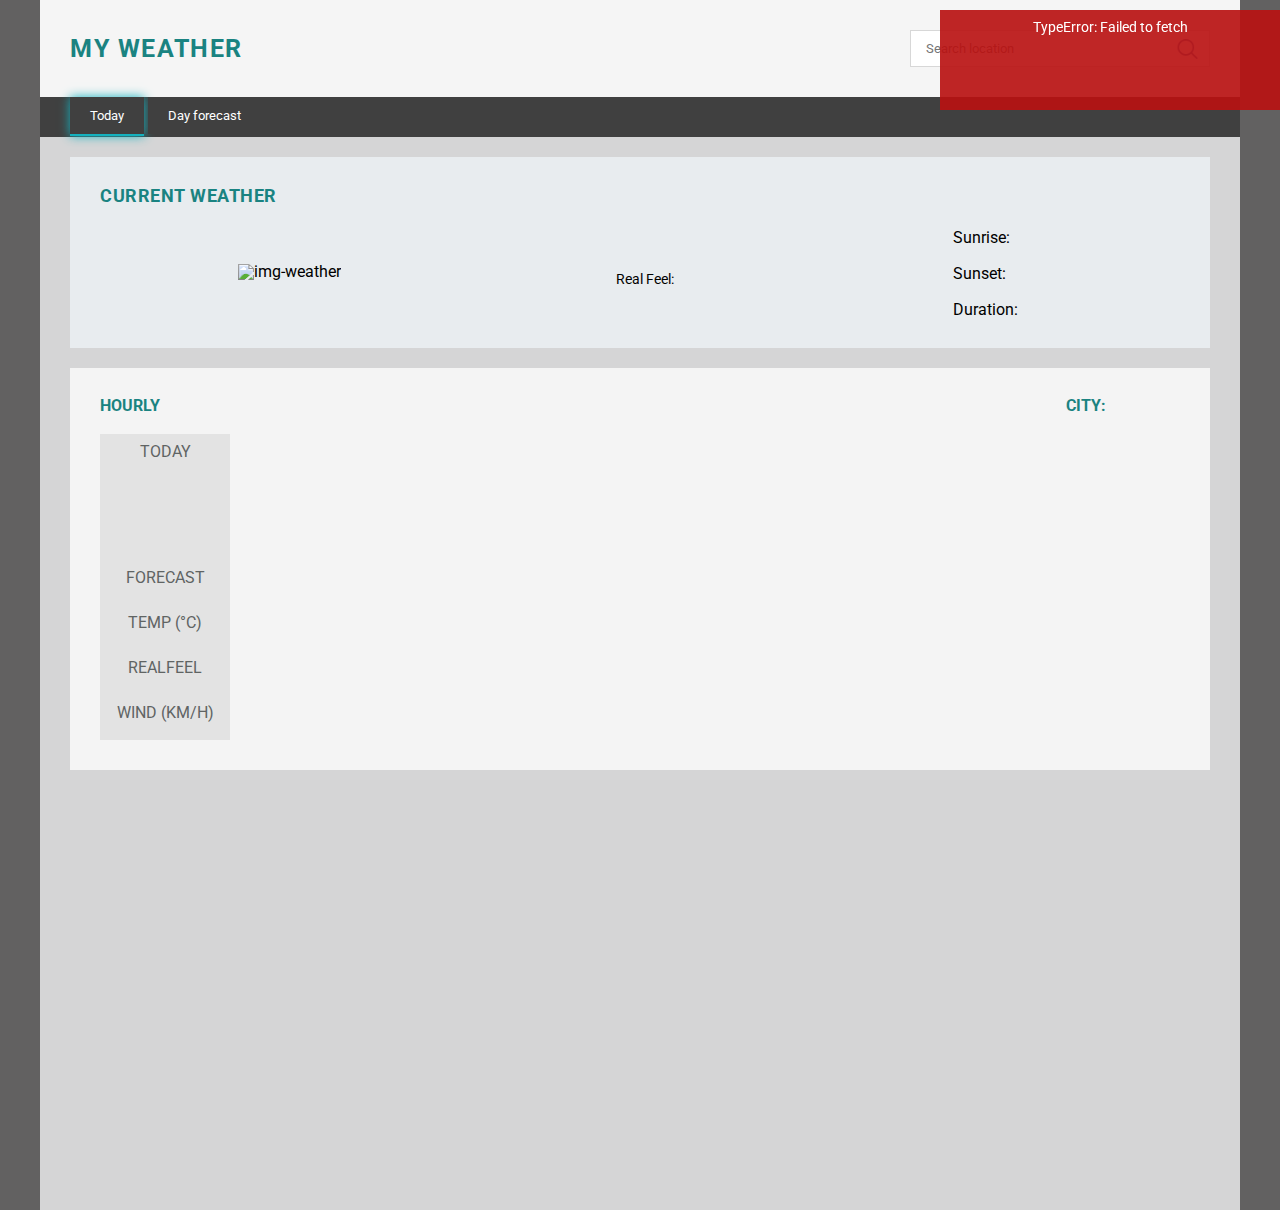
==== commit 4885cebf: "Added notification to the user about incorrect city entry." ====
--- a/index.html
+++ b/index.html
@@ -37,11 +37,11 @@
 
             <div class="tab-menu__content">
 
-                <div class="tab-menu__panel">
+                <div class="tab-menu__panel" data-first-panel-content="first-panel-content">
                     <section class="tab-menu__current-weather">
                         <div class="tab-menu__current-weather--header">
                             <h2 class="tab-menu__title title">Current Weather</h2>
-                            <h2 id="current-data" class="tab-menu__data title">30.06.2018</h2>
+                            <h2 id="current-data" class="tab-menu__data title"></h2>
                         </div>
                         <div class="tab-menu__current-weather--content">
                             <div class="tab-menu__icon">
@@ -50,22 +50,41 @@
                             </div>
 
                             <div class="tab-menu__current-temp">
-                                <h2 class="tab-menu__heading">29&deg;C</h2>
+                                <h2 class="tab-menu__heading"></h2>
 
-                                <div class="tab-menu__real-feel"></div>
+                                <div class="tab-menu__real-feel">
+                                    <span class="tab-menu__real-feel--title">Real Feel: </span>
+                                    <div class="tab-menu__real-feel--name"></div>
+                                </div>
                             </div>
 
                             <div class="tab-menu__info">
-                                <div class="tab-menu__sunrise"></div>
-                                <div class="tab-menu__sunset"></div>
-                                <div class="tab-menu__duration"></div>
+                                <div class="tab-menu__sunrise">
+                                    <span class="tab-menu__text">Sunrise: </span>
+                                    <div class="tab-menu__sunrise--name"></div>
+                                </div>
+
+                                <div class="tab-menu__sunset">
+                                    <span class="tab-menu__text">Sunset: </span>
+                                    <div class="tab-menu__sunset--name"></div>
+                                </div>
+
+                                <div class="tab-menu__duration">
+                                    <span class="tab-menu__text">Duration: </span>
+                                    <div class="tab-menu__duration--name"></div>
+                                </div>
                             </div>
                         </div>
                     </section>
 <section class="tab-menu__hourly">
     <div class="tab-menu__hourly--header">
         <h2 class="tab-menu__hourly--title title">Hourly</h2>
-        <h2 id="city" class="tab-menu__hourly--city title"></h2>
+
+        <div class="tab-menu__hourly--city">
+            <span class="tab-menu__hourly--city-title title">City: </span>
+            <h2 id="city" class="tab-menu__hourly--city-name title"></h2>
+        </div>
+
     </div>
     <div class="tab-menu__hourly--content">
         <div class="tab-menu__hourly--description">
@@ -78,156 +97,32 @@
         </div>
         <div class="tab-menu__hourly--today-list">
             <nav class="tab-menu__hourly--nav">
-                <ul class="tab-menu__hourly--list">
-<!--                    <li class="tab-menu__hourly&#45;&#45;item">-->
-<!--                        <p class="tab-menu__hourly&#45;&#45;time">7pm</p>-->
-<!--                        <img class="tab-menu__hourly&#45;&#45;icon" src="img/sun.png" alt="img-icon-forecast"/>-->
-<!--                        <p class="tab-menu__hourly&#45;&#45;forecast">Sunny</p>-->
-<!--                        <p class="tab-menu__hourly&#45;&#45;temp">29&deg;</p>-->
-<!--                        <p class="tab-menu__hourly&#45;&#45;real-feel">28&deg;</p>-->
-<!--                        <p class="tab-menu__hourly&#45;&#45;wind">11ESE</p>-->
-<!--                    </li>-->
-<!--                    <li class="tab-menu__hourly&#45;&#45;item">-->
-<!--                        <p class="tab-menu__hourly&#45;&#45;time">7pm</p>-->
-<!--                        <img class="tab-menu__hourly&#45;&#45;icon" src="img/sun.png" alt="img-icon-forecast"/>-->
-<!--                        <p class="tab-menu__hourly&#45;&#45;forecast">Sunny</p>-->
-<!--                        <p class="tab-menu__hourly&#45;&#45;temp">29&deg;</p>-->
-<!--                        <p class="tab-menu__hourly&#45;&#45;real-feel">28&deg;</p>-->
-<!--                        <p class="tab-menu__hourly&#45;&#45;wind">11ESE</p>-->
-<!--                    </li>-->
-<!--                    <li class="tab-menu__hourly&#45;&#45;item">-->
-<!--                        <p class="tab-menu__hourly&#45;&#45;time">7pm</p>-->
-<!--                        <img class="tab-menu__hourly&#45;&#45;icon" src="img/sun.png" alt="img-icon-forecast"/>-->
-<!--                        <p class="tab-menu__hourly&#45;&#45;forecast">Sunny</p>-->
-<!--                        <p class="tab-menu__hourly&#45;&#45;temp">29&deg;</p>-->
-<!--                        <p class="tab-menu__hourly&#45;&#45;real-feel">28&deg;</p>-->
-<!--                        <p class="tab-menu__hourly&#45;&#45;wind">11ESE</p>-->
-<!--                    </li>-->
-<!--                    <li class="tab-menu__hourly&#45;&#45;item">-->
-<!--                        <p class="tab-menu__hourly&#45;&#45;time">7pm</p>-->
-<!--                        <img class="tab-menu__hourly&#45;&#45;icon" src="img/sun.png" alt="img-icon-forecast"/>-->
-<!--                        <p class="tab-menu__hourly&#45;&#45;forecast">Sunny</p>-->
-<!--                        <p class="tab-menu__hourly&#45;&#45;temp">29&deg;</p>-->
-<!--                        <p class="tab-menu__hourly&#45;&#45;real-feel">28&deg;</p>-->
-<!--                        <p class="tab-menu__hourly&#45;&#45;wind">11ESE</p>-->
-<!--                    </li>-->
-<!--                    <li class="tab-menu__hourly&#45;&#45;item">-->
-<!--                        <p class="tab-menu__hourly&#45;&#45;time">7pm</p>-->
-<!--                        <img class="tab-menu__hourly&#45;&#45;icon" src="img/sun.png" alt="img-icon-forecast"/>-->
-<!--                        <p class="tab-menu__hourly&#45;&#45;forecast">Sunny</p>-->
-<!--                        <p class="tab-menu__hourly&#45;&#45;temp">29&deg;</p>-->
-<!--                        <p class="tab-menu__hourly&#45;&#45;real-feel">28&deg;</p>-->
-<!--                        <p class="tab-menu__hourly&#45;&#45;wind">11ESE</p>-->
-<!--                    </li>-->
-<!--                    <li class="tab-menu__hourly&#45;&#45;item">-->
-<!--                        <p class="tab-menu__hourly&#45;&#45;time">7pm</p>-->
-<!--                        <img class="tab-menu__hourly&#45;&#45;icon" src="img/sun.png" alt="img-icon-forecast"/>-->
-<!--                        <p class="tab-menu__hourly&#45;&#45;forecast">Sunny</p>-->
-<!--                        <p class="tab-menu__hourly&#45;&#45;temp">29&deg;</p>-->
-<!--                        <p class="tab-menu__hourly&#45;&#45;real-feel">28&deg;</p>-->
-<!--                        <p class="tab-menu__hourly&#45;&#45;wind">11ESE</p>-->
-<!--                    </li>-->
-                </ul>
+                <ul class="tab-menu__hourly--list"></ul>
             </nav>
         </div>
     </div>
-</section>                </div>
+</section>                    <section class="tab-menu__nearest-cities">
+                        <nav class="tab-menu__nearest-cities--nav">
+                            <ul class="tab-menu__nearest-cities--list"></ul>
+                        </nav>
+                    </section>
+                </div>
 
-                <div class="tab-menu__panel">
+                <div class="tab-menu__panel" data-second-panel-content="second-panel-content">
                     <section class="tab-menu__weather-days">
                         <nav class="tab-menu__weather-days--nav">
-                            <ul class="tab-menu__weather-days--list">
-                                <li class="tab-menu__weather-days--item">
-                                    <a href="#" class="tab-menu__weather-days--link">
-                                        <h2 class="tab-menu__weather-days--title title">ToNight</h2>
-                                        <p class="tab-menu__weather-days--data">
-                                            <span class="tab-menu__weather-days--year">JUN</span>
-                                            <span class="tab-menu__weather-days--day">30</span>
-                                        </p>
-                                        <img class="tab-menu__weather-days--img" width="100px" src="img/sun.png" alt="icon-forecast">
-                                        <p class="tab-menu__weather-days--temp">25&deg;C</p>
-                                        <p class="tab-menu__weather-days--forecast">Clear, Warm</p>
-                                    </a>
-                                </li>
-                                <li class="tab-menu__weather-days--item">
-                                    <a href="#" class="tab-menu__weather-days--link">
-                                        <h2 class="tab-menu__weather-days--title title">ToNight</h2>
-                                        <p class="tab-menu__weather-days--data">
-                                            <span class="tab-menu__weather-days--year">JUN</span>
-                                            <span class="tab-menu__weather-days--day">30</span>
-                                        </p>
-                                        <img class="tab-menu__weather-days--img" width="100px" src="img/sun.png" alt="icon-forecast">
-                                        <p class="tab-menu__weather-days--temp">25&deg;C</p>
-                                        <p class="tab-menu__weather-days--forecast">Clear, Warm</p>
-                                    </a>
-                                </li>
-                                <li class="tab-menu__weather-days--item">
-                                    <a href="#" class="tab-menu__weather-days--link">
-                                        <h2 class="tab-menu__weather-days--title title">ToNight</h2>
-                                        <p class="tab-menu__weather-days--data">
-                                            <span class="tab-menu__weather-days--year">JUN</span>
-                                            <span class="tab-menu__weather-days--day">30</span>
-                                        </p>
-                                        <img class="tab-menu__weather-days--img" width="100px" src="img/sun.png" alt="icon-forecast">
-                                        <p class="tab-menu__weather-days--temp">25&deg;C</p>
-                                        <p class="tab-menu__weather-days--forecast">Clear, Warm</p>
-                                    </a>
-                                </li>
-                                <li class="tab-menu__weather-days--item">
-                                    <a href="#" class="tab-menu__weather-days--link">
-                                        <h2 class="tab-menu__weather-days--title title">ToNight</h2>
-                                        <p class="tab-menu__weather-days--data">
-                                            <span class="tab-menu__weather-days--year">JUN</span>
-                                            <span class="tab-menu__weather-days--day">30</span>
-                                        </p>
-                                        <img class="tab-menu__weather-days--img" width="100px" src="img/sun.png" alt="icon-forecast">
-                                        <p class="tab-menu__weather-days--temp">25&deg;C</p>
-                                        <p class="tab-menu__weather-days--forecast">Clear, Warm</p>
-                                    </a>
-                                </li>
-                                <li class="tab-menu__weather-days--item">
-                                    <a href="#" class="tab-menu__weather-days--link">
-                                        <h2 class="tab-menu__weather-days--title title">ToNight</h2>
-                                        <p class="tab-menu__weather-days--data">
-                                            <span class="tab-menu__weather-days--year">JUN</span>
-                                            <span class="tab-menu__weather-days--day">30</span>
-                                        </p>
-                                        <img class="tab-menu__weather-days--img" width="100px" src="img/sun.png" alt="icon-forecast">
-                                        <p class="tab-menu__weather-days--temp">25&deg;C</p>
-                                        <p class="tab-menu__weather-days--forecast">Clear, Warm</p>
-                                    </a>
-                                </li>
-                                <li class="tab-menu__weather-days--item">
-                                    <a href="#" class="tab-menu__weather-days--link">
-                                        <h2 class="tab-menu__weather-days--title title">ToNight</h2>
-                                        <p class="tab-menu__weather-days--data">
-                                            <span class="tab-menu__weather-days--year">JUN</span>
-                                            <span class="tab-menu__weather-days--day">30</span>
-                                        </p>
-                                        <img class="tab-menu__weather-days--img" width="100px" src="img/sun.png" alt="icon-forecast">
-                                        <p class="tab-menu__weather-days--temp">25&deg;C</p>
-                                        <p class="tab-menu__weather-days--forecast">Clear, Warm</p>
-                                    </a>
-                                </li>
-                                <li class="tab-menu__weather-days--item">
-                                    <a href="#" class="tab-menu__weather-days--link">
-                                        <h2 class="tab-menu__weather-days--title title">ToNight</h2>
-                                        <p class="tab-menu__weather-days--data">
-                                            <span class="tab-menu__weather-days--year">JUN</span>
-                                            <span class="tab-menu__weather-days--day">30</span>
-                                        </p>
-                                        <img class="tab-menu__weather-days--img" width="100px" src="img/sun.png" alt="icon-forecast">
-                                        <p class="tab-menu__weather-days--temp">25&deg;C</p>
-                                        <p class="tab-menu__weather-days--forecast">Clear, Warm</p>
-                                    </a>
-                                </li>
-                            </ul>
+                            <ul class="tab-menu__weather-days--list"></ul>
                         </nav>
                     </section>
 <section class="tab-menu__hourly">
     <div class="tab-menu__hourly--header">
         <h2 class="tab-menu__hourly--title title">Hourly</h2>
-        <h2 id="city" class="tab-menu__hourly--city title"></h2>
+
+        <div class="tab-menu__hourly--city">
+            <span class="tab-menu__hourly--city-title title">City: </span>
+            <h2 id="city" class="tab-menu__hourly--city-name title"></h2>
+        </div>
+
     </div>
     <div class="tab-menu__hourly--content">
         <div class="tab-menu__hourly--description">
@@ -240,56 +135,7 @@
         </div>
         <div class="tab-menu__hourly--today-list">
             <nav class="tab-menu__hourly--nav">
-                <ul class="tab-menu__hourly--list">
-<!--                    <li class="tab-menu__hourly&#45;&#45;item">-->
-<!--                        <p class="tab-menu__hourly&#45;&#45;time">7pm</p>-->
-<!--                        <img class="tab-menu__hourly&#45;&#45;icon" src="img/sun.png" alt="img-icon-forecast"/>-->
-<!--                        <p class="tab-menu__hourly&#45;&#45;forecast">Sunny</p>-->
-<!--                        <p class="tab-menu__hourly&#45;&#45;temp">29&deg;</p>-->
-<!--                        <p class="tab-menu__hourly&#45;&#45;real-feel">28&deg;</p>-->
-<!--                        <p class="tab-menu__hourly&#45;&#45;wind">11ESE</p>-->
-<!--                    </li>-->
-<!--                    <li class="tab-menu__hourly&#45;&#45;item">-->
-<!--                        <p class="tab-menu__hourly&#45;&#45;time">7pm</p>-->
-<!--                        <img class="tab-menu__hourly&#45;&#45;icon" src="img/sun.png" alt="img-icon-forecast"/>-->
-<!--                        <p class="tab-menu__hourly&#45;&#45;forecast">Sunny</p>-->
-<!--                        <p class="tab-menu__hourly&#45;&#45;temp">29&deg;</p>-->
-<!--                        <p class="tab-menu__hourly&#45;&#45;real-feel">28&deg;</p>-->
-<!--                        <p class="tab-menu__hourly&#45;&#45;wind">11ESE</p>-->
-<!--                    </li>-->
-<!--                    <li class="tab-menu__hourly&#45;&#45;item">-->
-<!--                        <p class="tab-menu__hourly&#45;&#45;time">7pm</p>-->
-<!--                        <img class="tab-menu__hourly&#45;&#45;icon" src="img/sun.png" alt="img-icon-forecast"/>-->
-<!--                        <p class="tab-menu__hourly&#45;&#45;forecast">Sunny</p>-->
-<!--                        <p class="tab-menu__hourly&#45;&#45;temp">29&deg;</p>-->
-<!--                        <p class="tab-menu__hourly&#45;&#45;real-feel">28&deg;</p>-->
-<!--                        <p class="tab-menu__hourly&#45;&#45;wind">11ESE</p>-->
-<!--                    </li>-->
-<!--                    <li class="tab-menu__hourly&#45;&#45;item">-->
-<!--                        <p class="tab-menu__hourly&#45;&#45;time">7pm</p>-->
-<!--                        <img class="tab-menu__hourly&#45;&#45;icon" src="img/sun.png" alt="img-icon-forecast"/>-->
-<!--                        <p class="tab-menu__hourly&#45;&#45;forecast">Sunny</p>-->
-<!--                        <p class="tab-menu__hourly&#45;&#45;temp">29&deg;</p>-->
-<!--                        <p class="tab-menu__hourly&#45;&#45;real-feel">28&deg;</p>-->
-<!--                        <p class="tab-menu__hourly&#45;&#45;wind">11ESE</p>-->
-<!--                    </li>-->
-<!--                    <li class="tab-menu__hourly&#45;&#45;item">-->
-<!--                        <p class="tab-menu__hourly&#45;&#45;time">7pm</p>-->
-<!--                        <img class="tab-menu__hourly&#45;&#45;icon" src="img/sun.png" alt="img-icon-forecast"/>-->
-<!--                        <p class="tab-menu__hourly&#45;&#45;forecast">Sunny</p>-->
-<!--                        <p class="tab-menu__hourly&#45;&#45;temp">29&deg;</p>-->
-<!--                        <p class="tab-menu__hourly&#45;&#45;real-feel">28&deg;</p>-->
-<!--                        <p class="tab-menu__hourly&#45;&#45;wind">11ESE</p>-->
-<!--                    </li>-->
-<!--                    <li class="tab-menu__hourly&#45;&#45;item">-->
-<!--                        <p class="tab-menu__hourly&#45;&#45;time">7pm</p>-->
-<!--                        <img class="tab-menu__hourly&#45;&#45;icon" src="img/sun.png" alt="img-icon-forecast"/>-->
-<!--                        <p class="tab-menu__hourly&#45;&#45;forecast">Sunny</p>-->
-<!--                        <p class="tab-menu__hourly&#45;&#45;temp">29&deg;</p>-->
-<!--                        <p class="tab-menu__hourly&#45;&#45;real-feel">28&deg;</p>-->
-<!--                        <p class="tab-menu__hourly&#45;&#45;wind">11ESE</p>-->
-<!--                    </li>-->
-                </ul>
+                <ul class="tab-menu__hourly--list"></ul>
             </nav>
         </div>
     </div>
@@ -301,7 +147,13 @@
 
     </div>
 
+    <div class="error" id="error">
+        <!--    <div class="error__img"></div>-->
+        <div class="error__message"></div>
+    </div>
+
 </div>
+
 
 </body>
 
--- a/css/main.css
+++ b/css/main.css
@@ -210,10 +210,22 @@
 .tab-menu__real-feel {
   font-size: 14px;
 }
+.tab-menu__real-feel--name {
+  display: inline-block;
+}
 .tab-menu__info {
   display: -ms-grid;
   display: grid;
   gap: 20px;
+}
+.tab-menu__sunrise--name {
+  display: inline-block;
+}
+.tab-menu__sunset--name {
+  display: inline-block;
+}
+.tab-menu__duration--name {
+  display: inline-block;
 }
 .tab-menu__text {
   margin-right: 20px;
@@ -221,8 +233,8 @@
 .tab-menu__weather-days--list {
   display: -ms-grid;
   display: grid;
-  -ms-grid-columns: (1fr)[7];
-  grid-template-columns: repeat(7, 1fr);
+  -ms-grid-columns: (1fr)[6];
+  grid-template-columns: repeat(6, 1fr);
 }
 .tab-menu__weather-days--item {
   background: #e8ecef;
@@ -236,7 +248,15 @@
   color: #000;
 }
 .tab-menu__weather-days--title {
-  font-size: 18px;
+  font-size: 17px;
+}
+.tab-menu__weather-days--img {
+  width: 100px;
+  position: relative;
+  top: 50%;
+  left: 50%;
+  -webkit-transform: translate(-50%, -50%);
+          transform: translate(-50%, -50%);
 }
 .tab-menu__weather-days--temp {
   font-size: 40px;
@@ -284,6 +304,9 @@
   padding: 0 60px 0 0;
 }
 .tab-menu__hourly--city-name {
+  display: inline-block;
+}
+.tab-menu__hourly--city-title {
   margin-right: 10px;
 }
 .tab-menu__hourly--content {
@@ -364,11 +387,11 @@
 .tab-menu__hourly--list {
   display: -ms-grid;
   display: grid;
-  -ms-grid-columns: 1fr 20px 1fr 20px 1fr 20px 1fr 20px 1fr 20px 1fr;
-  grid-template-columns: repeat(6, 1fr);
-  -webkit-column-gap: 20px;
-     -moz-column-gap: 20px;
-          column-gap: 20px;
+  -ms-grid-columns: 1fr 16px 1fr 16px 1fr 16px 1fr 16px 1fr 16px 1fr 16px 1fr;
+  grid-template-columns: repeat(7, 1fr);
+  -webkit-column-gap: 16px;
+     -moz-column-gap: 16px;
+          column-gap: 16px;
   height: inherit;
 }
 .tab-menu__hourly--item {
@@ -436,4 +459,151 @@
   -webkit-box-pack: center;
       -ms-flex-pack: center;
           justify-content: center;
+}
+
+.error {
+  width: 340px;
+  height: 100px;
+  padding: 10px;
+  background: rgba(185, 16, 16, 0.91);
+  color: #fff;
+  text-align: center;
+  font-size: 14px;
+  position: fixed;
+  top: 10px;
+  right: -350px;
+  -webkit-transition: right 0.5s ease-in-out;
+  transition: right 0.5s ease-in-out;
+}
+.error__message {
+  position: relative;
+  top: 50%;
+  left: 50%;
+  -webkit-transform: translate(-50%, -50%);
+          transform: translate(-50%, -50%);
+}
+.error__link {
+  color: #fff;
+}
+
+.active-error {
+  right: 0;
+}
+
+.tab-menu__nearest-cities {
+  width: 100%;
+  height: 400px;
+}
+.tab-menu__nearest-cities--nav {
+  width: 100%;
+  height: 100%;
+}
+.tab-menu__nearest-cities--list {
+  display: -ms-grid;
+  display: grid;
+  width: inherit;
+  height: inherit;
+  -ms-grid-columns: 1fr 15px 1fr 15px 1fr;
+  grid-template-columns: repeat(3, 1fr);
+  -ms-grid-rows: 1fr 15px 1fr 15px 1fr;
+  grid-template-rows: repeat(3, 1fr);
+  gap: 15px;
+}
+.tab-menu__nearest-cities--list > *:nth-child(1) {
+  -ms-grid-row: 1;
+  -ms-grid-column: 1;
+}
+.tab-menu__nearest-cities--list > *:nth-child(2) {
+  -ms-grid-row: 1;
+  -ms-grid-column: 3;
+}
+.tab-menu__nearest-cities--list > *:nth-child(3) {
+  -ms-grid-row: 1;
+  -ms-grid-column: 5;
+}
+.tab-menu__nearest-cities--list > *:nth-child(4) {
+  -ms-grid-row: 3;
+  -ms-grid-column: 1;
+}
+.tab-menu__nearest-cities--list > *:nth-child(5) {
+  -ms-grid-row: 3;
+  -ms-grid-column: 3;
+}
+.tab-menu__nearest-cities--list > *:nth-child(6) {
+  -ms-grid-row: 3;
+  -ms-grid-column: 5;
+}
+.tab-menu__nearest-cities--list > *:nth-child(7) {
+  -ms-grid-row: 5;
+  -ms-grid-column: 1;
+}
+.tab-menu__nearest-cities--list > *:nth-child(8) {
+  -ms-grid-row: 5;
+  -ms-grid-column: 3;
+}
+.tab-menu__nearest-cities--list > *:nth-child(9) {
+  -ms-grid-row: 5;
+  -ms-grid-column: 5;
+}
+.tab-menu__nearest-cities--item {
+  background: #606463;
+  position: relative;
+  top: 50%;
+  left: 50%;
+  -webkit-transform: translate(-50%, -50%);
+          transform: translate(-50%, -50%);
+}
+.tab-menu__nearest-cities--link {
+  display: -ms-grid;
+  display: grid;
+  -ms-grid-columns: 1fr 100px;
+  grid-template-columns: 1fr 100px;
+  height: inherit;
+  color: #fff;
+  padding: 5px;
+}
+.tab-menu__nearest-cities--col {
+  display: -webkit-box;
+  display: -ms-flexbox;
+  display: flex;
+  -webkit-box-orient: vertical;
+  -webkit-box-direction: normal;
+      -ms-flex-direction: column;
+          flex-direction: column;
+  gap: 10px;
+}
+.tab-menu__nearest-cities--city {
+  color: #1db38c;
+  font-size: 21px;
+  font-weight: 700;
+  margin-right: 5px;
+}
+.tab-menu__nearest-cities--country {
+  display: inline-block;
+  color: #d01616;
+  font-size: 20px;
+  font-weight: 700;
+}
+.tab-menu__nearest-cities--main-temp {
+  margin-bottom: 5px;
+}
+.tab-menu__nearest-cities--main-temp-title {
+  margin-right: 15px;
+}
+.tab-menu__nearest-cities--main-temp-name {
+  display: inline-block;
+}
+.tab-menu__nearest-cities--real-feel-title {
+  margin-right: 15px;
+}
+.tab-menu__nearest-cities--real-feel-name {
+  display: inline-block;
+}
+.tab-menu__nearest-cities--img {
+  width: 80px;
+  position: relative;
+  top: 50%;
+  left: 50%;
+  -webkit-transform: translate(-50%, -50%);
+          transform: translate(-50%, -50%);
 }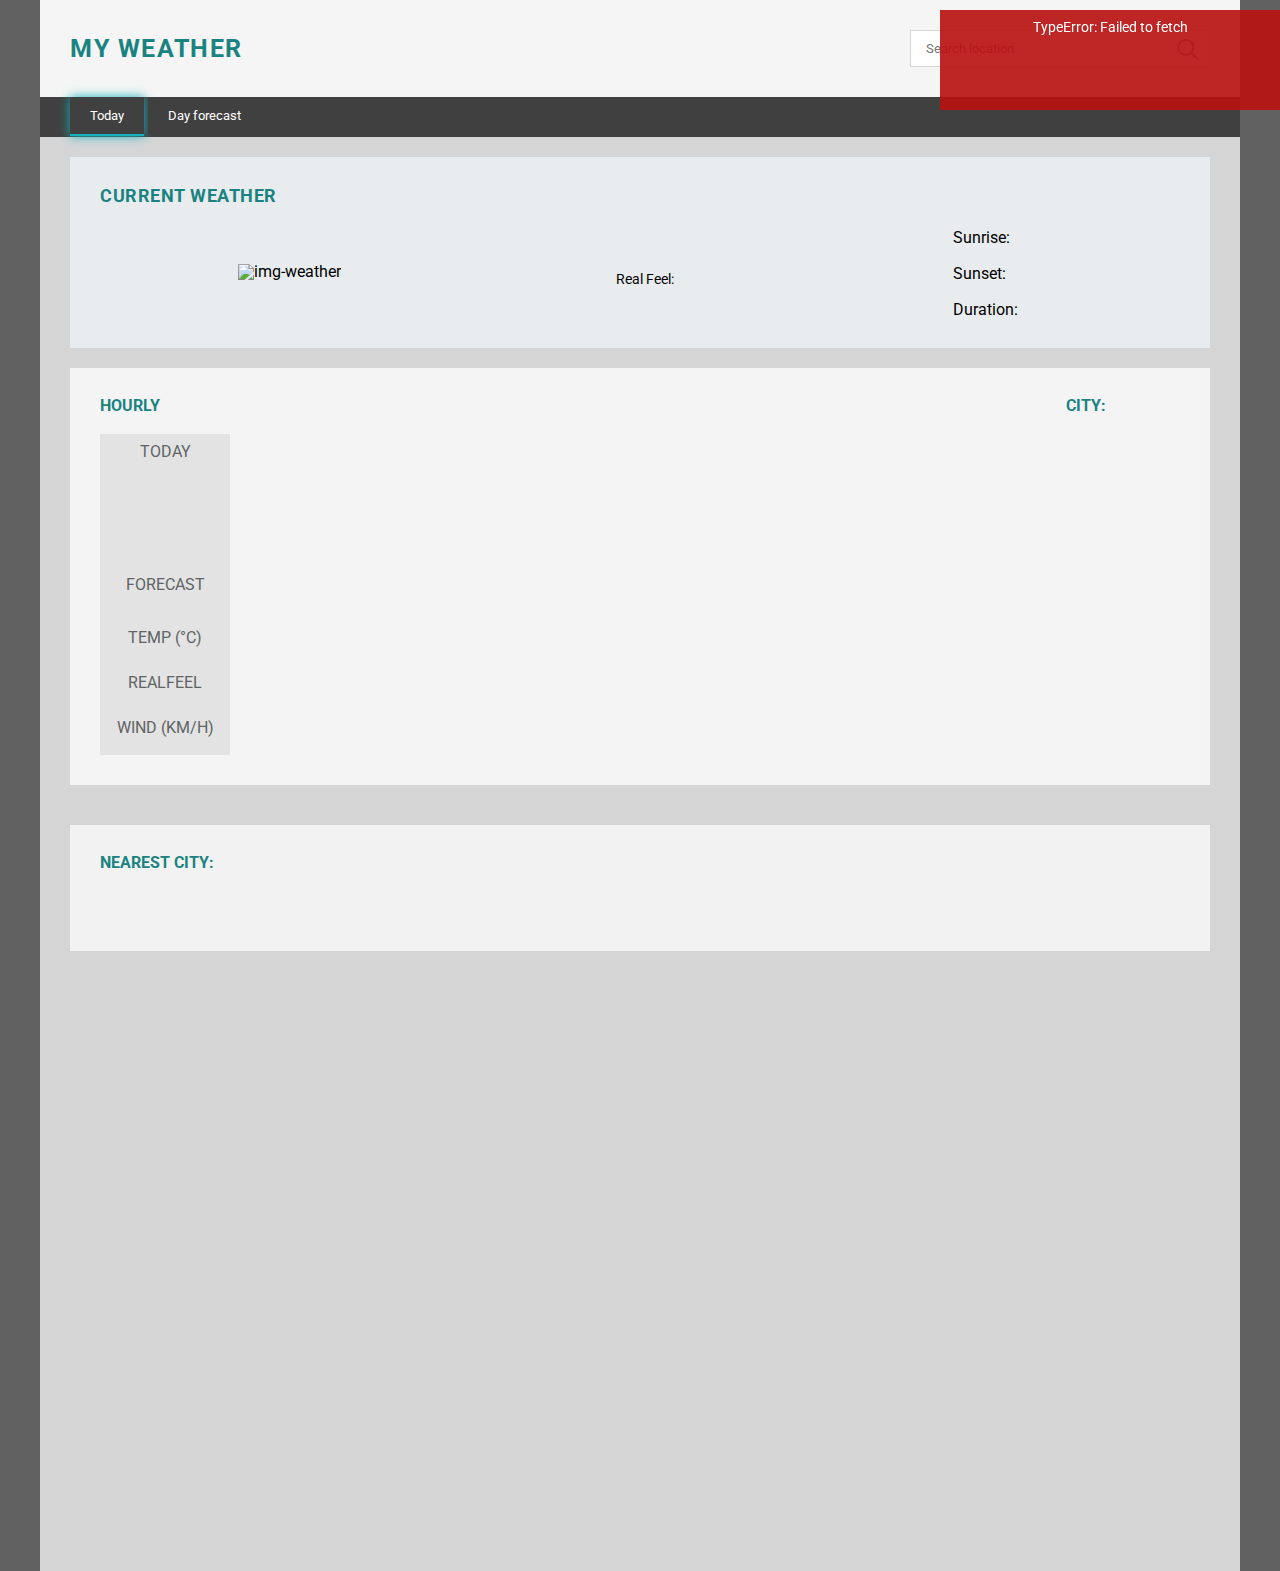
==== commit a4b115d6: "Creating a section of nearby cities" ====
--- a/index.html
+++ b/index.html
@@ -101,12 +101,16 @@
             </nav>
         </div>
     </div>
-</section>                    <section class="tab-menu__nearest-cities">
-                        <nav class="tab-menu__nearest-cities--nav">
-                            <ul class="tab-menu__nearest-cities--list"></ul>
-                        </nav>
-                    </section>
-                </div>
+</section><section class="tab-menu__nearest-cities">
+    <div class="tab-menu__nearest-cities--header">
+        <h2 class="tab-menu__nearest-cities--title title">Nearest City:</h2>
+        <span class="tab-menu__nearest-cities--name title" id="city"></span>
+    </div>
+
+    <nav class="tab-menu__nearest-cities--nav">
+        <ul class="tab-menu__nearest-cities--list"></ul>
+    </nav>
+</section>                </div>
 
                 <div class="tab-menu__panel" data-second-panel-content="second-panel-content">
                     <section class="tab-menu__weather-days">
--- a/css/main.css
+++ b/css/main.css
@@ -289,6 +289,7 @@
 .tab-menu__hourly {
   background: #f4f4f4;
   padding: 30px;
+  margin-bottom: 20px;
 }
 .tab-menu__hourly--header {
   margin-bottom: 20px;
@@ -313,7 +314,9 @@
   display: -webkit-box;
   display: -ms-flexbox;
   display: flex;
-  gap: 10px;
+  -webkit-box-pack: justify;
+      -ms-flex-pack: justify;
+          justify-content: space-between;
 }
 .tab-menu__hourly--description {
   display: -ms-grid;
@@ -337,7 +340,7 @@
   display: -webkit-box;
   display: -ms-flexbox;
   display: flex;
-  height: 35px;
+  height: 50px;
   -webkit-box-align: center;
       -ms-flex-align: center;
           align-items: center;
@@ -387,11 +390,11 @@
 .tab-menu__hourly--list {
   display: -ms-grid;
   display: grid;
-  -ms-grid-columns: 1fr 16px 1fr 16px 1fr 16px 1fr 16px 1fr 16px 1fr 16px 1fr;
-  grid-template-columns: repeat(7, 1fr);
-  -webkit-column-gap: 16px;
-     -moz-column-gap: 16px;
-          column-gap: 16px;
+  -ms-grid-columns: 1fr 5px 1fr 5px 1fr 5px 1fr 5px 1fr 5px 1fr;
+  grid-template-columns: repeat(6, 1fr);
+  -webkit-column-gap: 5px;
+     -moz-column-gap: 5px;
+          column-gap: 5px;
   height: inherit;
 }
 .tab-menu__hourly--item {
@@ -405,18 +408,24 @@
           align-items: center;
   text-align: center;
   height: inherit;
+  width: 150px;
   gap: 10px;
-  padding: 10px 20px;
+  padding: 10px;
   color: #000;
 }
 .tab-menu__hourly--icon {
   width: 80px;
+  position: relative;
+  top: 50%;
+  left: 50%;
+  -webkit-transform: translate(-50%, -50%);
+          transform: translate(-50%, -50%);
 }
 .tab-menu__hourly--forecast {
   display: -webkit-box;
   display: -ms-flexbox;
   display: flex;
-  height: 35px;
+  height: 50px;
   -webkit-box-align: center;
       -ms-flex-align: center;
           align-items: center;
@@ -492,7 +501,16 @@
 
 .tab-menu__nearest-cities {
   width: 100%;
-  height: 400px;
+  background: #f2f2f2;
+  padding: 30px;
+  margin-bottom: 600px;
+}
+.tab-menu__nearest-cities--header {
+  margin-bottom: 20px;
+}
+.tab-menu__nearest-cities--title {
+  display: inline-block;
+  margin-right: 20px;
 }
 .tab-menu__nearest-cities--nav {
   width: 100%;
@@ -501,8 +519,6 @@
 .tab-menu__nearest-cities--list {
   display: -ms-grid;
   display: grid;
-  width: inherit;
-  height: inherit;
   -ms-grid-columns: 1fr 15px 1fr 15px 1fr;
   grid-template-columns: repeat(3, 1fr);
   -ms-grid-rows: 1fr 15px 1fr 15px 1fr;
@@ -546,23 +562,29 @@
   -ms-grid-column: 5;
 }
 .tab-menu__nearest-cities--item {
-  background: #606463;
+  background: #e1e1e3;
   position: relative;
   top: 50%;
   left: 50%;
   -webkit-transform: translate(-50%, -50%);
           transform: translate(-50%, -50%);
+  padding: 7px;
 }
 .tab-menu__nearest-cities--link {
-  display: -ms-grid;
-  display: grid;
-  -ms-grid-columns: 1fr 100px;
-  grid-template-columns: 1fr 100px;
-  height: inherit;
-  color: #fff;
-  padding: 5px;
+  color: #000;
 }
 .tab-menu__nearest-cities--col {
+  display: -webkit-box;
+  display: -ms-flexbox;
+  display: flex;
+  -webkit-box-pack: justify;
+      -ms-flex-pack: justify;
+          justify-content: space-between;
+  -webkit-box-align: center;
+      -ms-flex-align: center;
+          align-items: center;
+}
+.tab-menu__nearest-cities--row {
   display: -webkit-box;
   display: -ms-flexbox;
   display: flex;
@@ -572,38 +594,32 @@
           flex-direction: column;
   gap: 10px;
 }
+.tab-menu__nearest-cities--location {
+  display: -webkit-box;
+  display: -ms-flexbox;
+  display: flex;
+  -webkit-box-pack: justify;
+      -ms-flex-pack: justify;
+          justify-content: space-between;
+}
 .tab-menu__nearest-cities--city {
-  color: #1db38c;
-  font-size: 21px;
-  font-weight: 700;
-  margin-right: 5px;
-}
-.tab-menu__nearest-cities--country {
-  display: inline-block;
-  color: #d01616;
+  color: #0ebeaf;
   font-size: 20px;
   font-weight: 700;
 }
-.tab-menu__nearest-cities--main-temp {
-  margin-bottom: 5px;
-}
-.tab-menu__nearest-cities--main-temp-title {
-  margin-right: 15px;
+.tab-menu__nearest-cities--country {
+  color: #ad0aba;
+  font-size: 20px;
+  font-weight: 700;
 }
 .tab-menu__nearest-cities--main-temp-name {
   display: inline-block;
-}
-.tab-menu__nearest-cities--real-feel-title {
-  margin-right: 15px;
+  margin-left: 10px;
 }
 .tab-menu__nearest-cities--real-feel-name {
   display: inline-block;
+  margin-left: 10px;
 }
 .tab-menu__nearest-cities--img {
   width: 80px;
-  position: relative;
-  top: 50%;
-  left: 50%;
-  -webkit-transform: translate(-50%, -50%);
-          transform: translate(-50%, -50%);
 }